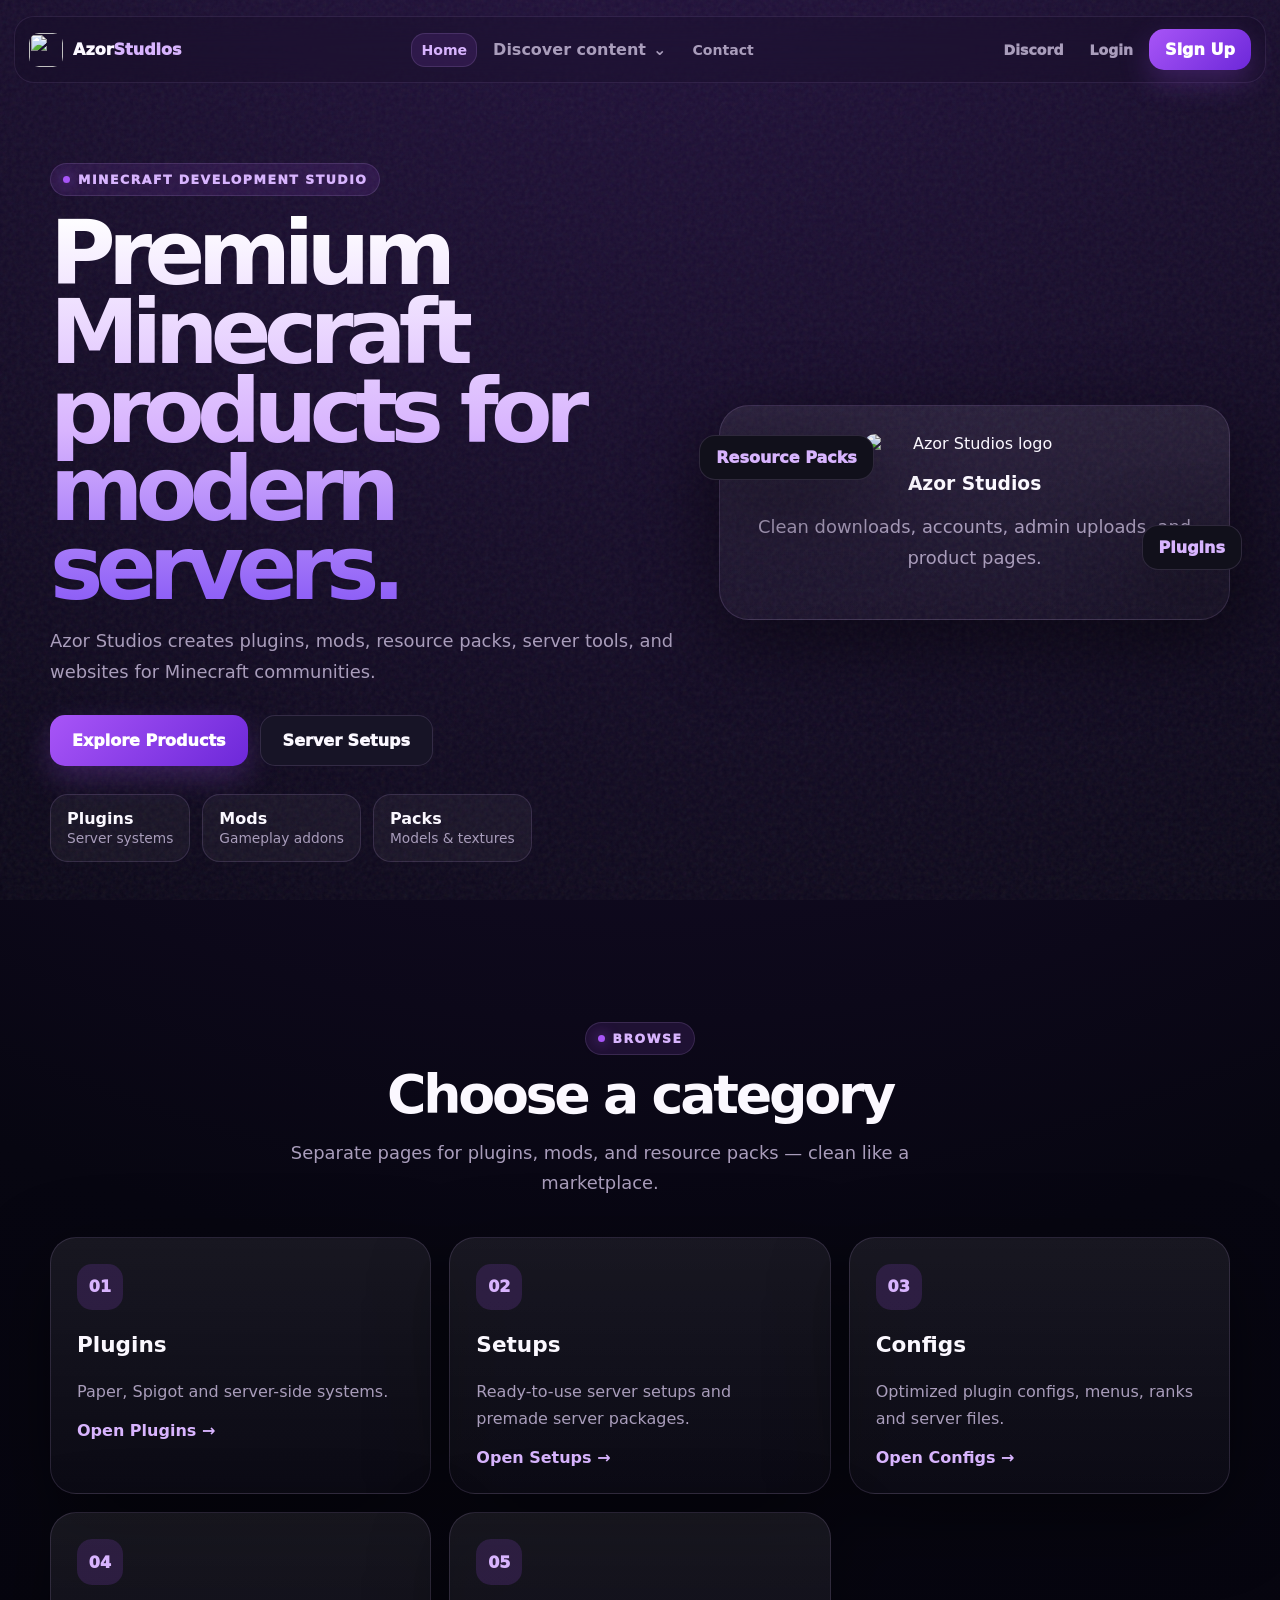
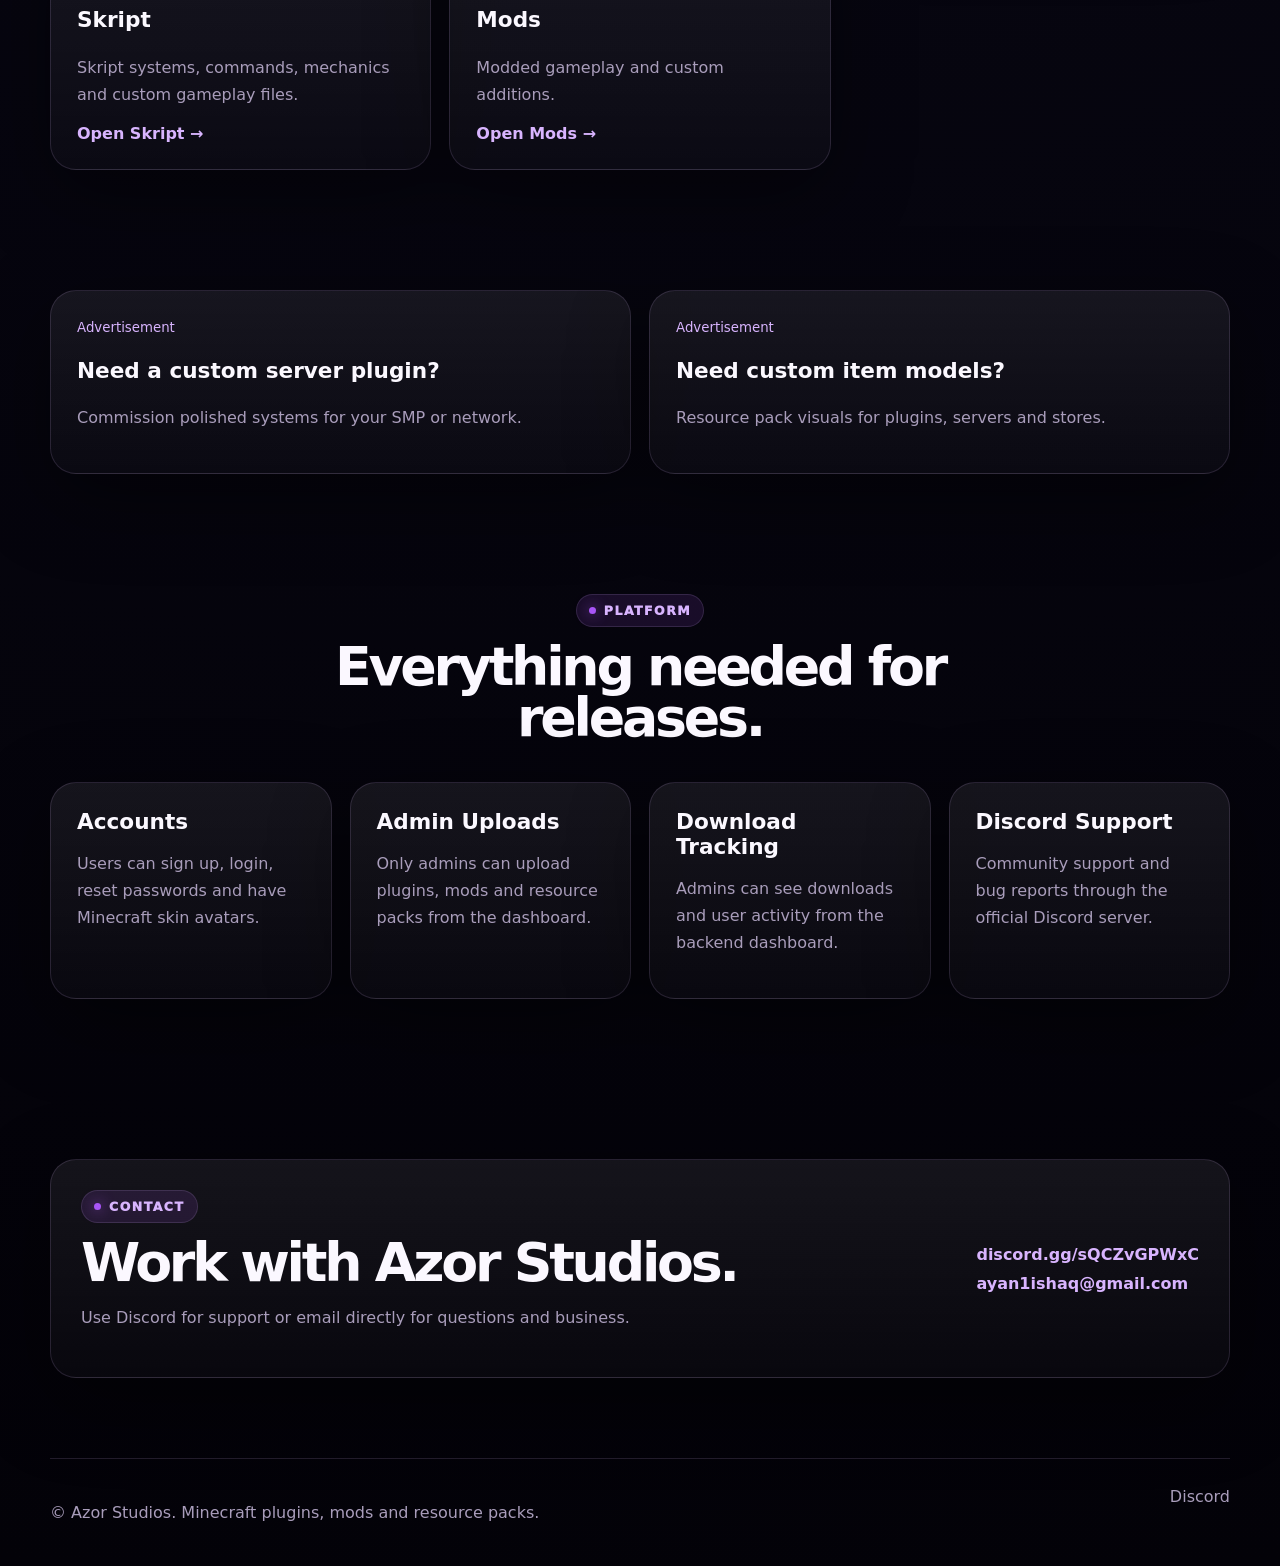
==== index.html @ 063a1f6b "Add files via upload" ====
<!DOCTYPE html>
<html lang="en">
<head>
  <meta charset="UTF-8" />
  <meta name="viewport" content="width=device-width, initial-scale=1.0" />
  <title>Azor Studios — Minecraft Plugins, Mods & Resource Packs</title>
  <meta name="description" content="Azor Studios creates Minecraft plugins, mods, resource packs, websites, and server tools." />
  <meta name="theme-color" content="#080611" />
  <link rel="icon" href="assets/pack.png" />
  <link rel="stylesheet" href="styles.css" />
</head>
<body>
  <div class="bg-noise"></div>
  <header class="topbar">
    <a class="brand" href="index.html"><img src="assets/pack.png" alt=""><span>Azor<span>Studios</span></span></a>
    <nav class="desktop-nav">
      <a href="index.html" class="active">Home</a>
      <div class="discover-menu">
        <button class="discover-trigger" type="button">Discover content <span>⌄</span></button>
        <div class="discover-dropdown">
          <a href="products.html?category=plugins"><span>▣</span> Plugins</a>
          <a href="products.html?category=setups"><span>⌘</span> Setups</a>
          <a href="products.html?category=configs"><span>{ }</span> Configs</a>
          <a href="products.html?category=skript"><span>✦</span> Skript</a>
          <a href="products.html?category=mods"><span>⬢</span> Mods</a>
        </div>
      </div>
      <a href="#contact">Contact</a>
    </nav>
    <div class="top-actions">
      <a class="ghost-btn" href="https://discord.gg/sQCZvGPWxC" target="_blank">Discord</a>
      <a class="ghost-btn hidden" id="adminLink" href="admin.html">Admin</a>
      <span class="profile-chip hidden" id="accountBadge"></span>
      <div class="account-menu hidden" id="accountMenu">
        <button type="button" id="accountPasswordButton">Change password</button>
        <button type="button" id="accountLogoutButton">Logout</button>
      </div>
      <button class="ghost-btn" id="loginButton" data-modal="loginModal">Login</button>
      <button class="primary-btn" id="signupButton" data-modal="signupModal">Sign Up</button>
    </div>
    <button class="mobile-toggle" id="mobileToggle">☰</button>
  </header>

  <nav class="mobile-nav" id="mobileNav">
    <a href="index.html">Home</a>
    <a href="products.html?category=plugins">Plugins</a>
    <a href="products.html?category=setups">Setups</a>
    <a href="products.html?category=configs">Configs</a>
    <a href="products.html?category=skript">Skript</a>
    <a href="products.html?category=mods">Mods</a>
    <a href="https://discord.gg/sQCZvGPWxC" target="_blank">Discord</a>
  </nav>

  <main>
    <section class="hero shell">
      <div class="hero-copy reveal">
        <span class="eyebrow">Minecraft Development Studio</span>
        <h1>Premium Minecraft products for modern servers.</h1>
        <p>Azor Studios creates plugins, mods, resource packs, server tools, and websites for Minecraft communities.</p>
        <div class="hero-actions">
          <a class="primary-btn big" href="products.html?category=plugins">Explore Products</a>
          <a class="secondary-btn big" href="products.html?category=setups">Server Setups</a>
        </div>
        <div class="metrics">
          <div><b>Plugins</b><span>Server systems</span></div>
          <div><b>Mods</b><span>Gameplay addons</span></div>
          <div><b>Packs</b><span>Models & textures</span></div>
        </div>
      </div>
      <div class="hero-preview reveal delay-1">
        <div class="preview-card main-preview">
          <img src="assets/pack.png" alt="Azor Studios logo">
          <h3>Azor Studios</h3>
          <p>Clean downloads, accounts, admin uploads, and product pages.</p>
        </div>
        <div class="floating-card one">Resource Packs</div>
        <div class="floating-card two">Plugins</div>
      </div>
    </section>

    <section class="shell category-section">
      <div class="section-title reveal">
        <span class="eyebrow">Browse</span>
        <h2>Choose a category</h2>
        <p>Separate pages for plugins, mods, and resource packs — clean like a marketplace.</p>
      </div>
      <div class="category-grid">
        <a class="category-card reveal" href="products.html?category=plugins"><span>01</span><h3>Plugins</h3><p>Paper, Spigot and server-side systems.</p><b>Open Plugins →</b></a>
        <a class="category-card reveal" href="products.html?category=setups"><span>02</span><h3>Setups</h3><p>Ready-to-use server setups and premade server packages.</p><b>Open Setups →</b></a>
        <a class="category-card reveal" href="products.html?category=configs"><span>03</span><h3>Configs</h3><p>Optimized plugin configs, menus, ranks and server files.</p><b>Open Configs →</b></a>
        <a class="category-card reveal" href="products.html?category=skript"><span>04</span><h3>Skript</h3><p>Skript systems, commands, mechanics and custom gameplay files.</p><b>Open Skript →</b></a>
        <a class="category-card reveal" href="products.html?category=mods"><span>05</span><h3>Mods</h3><p>Modded gameplay and custom additions.</p><b>Open Mods →</b></a>
      </div>
    </section>

    <section class="shell ads-grid">
      <a class="ad-card reveal" href="products.html?category=plugins"><small>Advertisement</small><h3>Need a custom server plugin?</h3><p>Commission polished systems for your SMP or network.</p></a>
      <a class="ad-card reveal" href="products.html?category=resourcepacks"><small>Advertisement</small><h3>Need custom item models?</h3><p>Resource pack visuals for plugins, servers and stores.</p></a>
    </section>

    <section class="shell features">
      <div class="section-title reveal"><span class="eyebrow">Platform</span><h2>Everything needed for releases.</h2></div>
      <div class="feature-grid">
        <div class="feature-card reveal"><b>Accounts</b><p>Users can sign up, login, reset passwords and have Minecraft skin avatars.</p></div>
        <div class="feature-card reveal"><b>Admin Uploads</b><p>Only admins can upload plugins, mods and resource packs from the dashboard.</p></div>
        <div class="feature-card reveal"><b>Download Tracking</b><p>Admins can see downloads and user activity from the backend dashboard.</p></div>
        <div class="feature-card reveal"><b>Discord Support</b><p>Community support and bug reports through the official Discord server.</p></div>
      </div>
    </section>

    <section class="shell contact" id="contact">
      <div class="contact-card reveal">
        <div><span class="eyebrow">Contact</span><h2>Work with Azor Studios.</h2><p>Use Discord for support or email directly for questions and business.</p></div>
        <div class="contact-links"><a href="https://discord.gg/sQCZvGPWxC" target="_blank">discord.gg/sQCZvGPWxC</a><a href="mailto:ayan1ishaq@gmail.com">ayan1ishaq@gmail.com</a></div>
      </div>
    </section>
  </main>

  <footer class="footer shell"><p>© Azor Studios. Minecraft plugins, mods and resource packs.</p><a href="https://discord.gg/sQCZvGPWxC" target="_blank">Discord</a></footer>

  <div class="modal" id="loginModal"><div class="modal-box"><button class="close-modal">×</button><h2>Login</h2><form id="loginForm"><input name="username" placeholder="Username or email" required><input name="password" type="password" placeholder="Password" required><button class="primary-btn" type="submit">Login</button><small class="modal-status"></small><button type="button" class="link-btn" data-modal="forgotPasswordModal">Forgot password?</button></form></div></div>
  <div class="modal" id="signupModal"><div class="modal-box"><button class="close-modal">×</button><h2>Sign Up</h2><form id="signupForm"><input name="username" placeholder="Minecraft username" required><input name="email" type="email" placeholder="Email" required><input name="password" type="password" placeholder="Password" required><button class="primary-btn" type="submit">Create Account</button><small class="modal-status"></small></form></div></div>
  <div class="modal" id="forgotPasswordModal"><div class="modal-box"><button class="close-modal">×</button><h2>Forgot Password</h2><form id="forgotPasswordForm"><input name="login" placeholder="Username or email" required><button class="primary-btn" type="submit">Send Reset Link</button><small class="modal-status"></small></form></div></div>
  <div class="modal" id="changePasswordModal"><div class="modal-box"><button class="close-modal">×</button><h2>Change Password</h2><form id="changePasswordForm"><input name="currentPassword" type="password" placeholder="Current password" required><input name="newPassword" type="password" placeholder="New password" required><button class="primary-btn" type="submit">Change Password</button><small class="modal-status"></small></form></div></div>

  <script src="config.js"></script><script src="script.js"></script>
</body>
</html>
---- styles.css ----
/* =========================================================
   Azor Studios Website
   Clean purple/black frontend stylesheet
   ========================================================= */

/* -----------------------------
   1. Theme tokens
----------------------------- */
:root {
  --bg: #070611;
  --bg-deep: #030208;
  --panel: #11101b;
  --panel-2: #171426;
  --panel-3: #211d2f;

  --text: #fbf8ff;
  --muted: #a99dbb;
  --muted-2: #7f728f;

  --purple: #a855f7;
  --purple-2: #7c3aed;
  --purple-3: #6d28d9;
  --soft: #d8b4fe;

  --line: rgba(216, 180, 254, 0.14);
  --line-strong: rgba(216, 180, 254, 0.38);
  --glass: rgba(255, 255, 255, 0.055);
  --glass-strong: rgba(255, 255, 255, 0.085);

  --shadow: 0 24px 80px rgba(0, 0, 0, 0.45);
  --shadow-soft: 0 14px 45px rgba(0, 0, 0, 0.28);

  --radius-sm: 12px;
  --radius-md: 18px;
  --radius-lg: 26px;
  --radius-xl: 32px;

  --container: 1180px;
  --ease: cubic-bezier(0.16, 1, 0.3, 1);
}

/* -----------------------------
   2. Base reset
----------------------------- */
* {
  box-sizing: border-box;
}

html {
  scroll-behavior: smooth;
}

body {
  margin: 0;
  min-height: 100vh;
  color: var(--text);
  font-family: Inter, ui-sans-serif, system-ui, -apple-system, BlinkMacSystemFont, "Segoe UI", sans-serif;
  background:
    radial-gradient(circle at 50% -10%, #261343 0%, var(--bg) 45%, var(--bg-deep) 100%);
  cursor: url("assets/sword-cursor.png") 4 4, auto;
  overflow-x: hidden;
}

body.admin-body {
  background:
    radial-gradient(circle at top left, rgba(168, 85, 247, 0.20), transparent 34%),
    radial-gradient(circle at bottom right, rgba(109, 40, 217, 0.20), transparent 35%),
    linear-gradient(180deg, #090713, #05040a);
}

a {
  color: inherit;
  text-decoration: none;
}

button,
input,
textarea,
select {
  font: inherit;
}

button {
  color: inherit;
}

img {
  display: block;
  max-width: 100%;
}

a,
button,
.primary-btn,
.secondary-btn,
.ghost-btn,
.category-card,
.market-card,
.admin-menu a,
.visibility-pills button,
input[type="file"] {
  cursor: url("assets/sword-pointer.png") 4 4, pointer;
}

input,
textarea {
  cursor: text;
}

::selection {
  background: var(--purple);
  color: white;
}

/* -----------------------------
   3. Shared helpers
----------------------------- */
.bg-noise {
  position: fixed;
  inset: 0;
  z-index: -1;
  opacity: 0.07;
  pointer-events: none;
  background-image: url("data:image/svg+xml,%3Csvg viewBox='0 0 250 250' xmlns='http://www.w3.org/2000/svg'%3E%3Cfilter id='n'%3E%3CfeTurbulence type='fractalNoise' baseFrequency='.8' numOctaves='3'/%3E%3C/filter%3E%3Crect width='100%25' height='100%25' filter='url(%23n)'/%3E%3C/svg%3E");
}

.shell {
  width: min(var(--container), calc(100% - 36px));
  margin-inline: auto;
}

.hidden {
  display: none !important;
}

.eyebrow {
  display: inline-flex;
  align-items: center;
  gap: 8px;
  width: fit-content;
  padding: 8px 12px;
  border: 1px solid var(--line);
  border-radius: 999px;
  background: rgba(168, 85, 247, 0.12);
  color: var(--soft);
  font-size: 0.78rem;
  font-weight: 950;
  letter-spacing: 0.12em;
  text-transform: uppercase;
}

.eyebrow::before {
  content: "";
  width: 7px;
  height: 7px;
  border-radius: 50%;
  background: var(--purple);
  box-shadow: 0 0 14px rgba(168, 85, 247, 0.85);
}

.reveal {
  opacity: 0;
  transform: translateY(22px);
  transition: opacity 0.65s var(--ease), transform 0.65s var(--ease);
}

.reveal.visible {
  opacity: 1;
  transform: none;
}

.delay-1 {
  transition-delay: 0.12s;
}

/* -----------------------------
   4. Buttons
----------------------------- */
.primary-btn,
.secondary-btn,
.ghost-btn {
  display: inline-flex;
  align-items: center;
  justify-content: center;
  border-radius: 15px;
  font-weight: 950;
  transition: transform 0.18s ease, border-color 0.18s ease, background 0.18s ease, color 0.18s ease;
}

.primary-btn {
  border: 0;
  padding: 11px 16px;
  color: white;
  background: linear-gradient(135deg, var(--purple), var(--purple-3));
  box-shadow: 0 12px 30px rgba(168, 85, 247, 0.25);
}

.secondary-btn {
  padding: 11px 16px;
  border: 1px solid var(--line);
  background: var(--panel-2);
  color: var(--text);
}

.ghost-btn {
  padding: 10px 13px;
  border: 1px solid transparent;
  background: transparent;
  color: var(--muted);
}

.primary-btn:hover,
.secondary-btn:hover,
.ghost-btn:hover {
  transform: translateY(-2px);
}

.ghost-btn:hover,
.secondary-btn:hover {
  border-color: var(--line);
  background: rgba(168, 85, 247, 0.12);
  color: var(--soft);
}

.big {
  padding: 15px 22px;
}

.link-btn {
  padding: 0;
  border: 0;
  background: transparent;
  color: var(--soft);
  font-weight: 900;
  text-align: left;
}

/* -----------------------------
   5. Header / navigation
----------------------------- */
.topbar {
  position: sticky;
  top: 16px;
  z-index: 50;
  display: flex;
  align-items: center;
  justify-content: space-between;
  gap: 16px;
  width: min(var(--container), calc(100% - 36px));
  margin: 16px auto 0;
  padding: 12px 14px;
  border: 1px solid var(--line);
  border-radius: 20px;
  background: rgba(12, 10, 22, 0.78);
  backdrop-filter: blur(18px);
  box-shadow: var(--shadow-soft);
}

.brand {
  display: flex;
  align-items: center;
  gap: 10px;
  font-size: 1.1rem;
  font-weight: 950;
  white-space: nowrap;
}

.brand img {
  width: 38px;
  height: 38px;
  border-radius: 10px;
}

.brand span span {
  color: var(--soft);
}

.desktop-nav {
  display: flex;
  align-items: center;
  gap: 8px;
}

.desktop-nav a {
  padding: 10px 13px;
  border: 1px solid transparent;
  border-radius: 14px;
  color: var(--muted);
  font-weight: 800;
}

.desktop-nav a:hover,
.desktop-nav a.active {
  border-color: var(--line);
  background: rgba(168, 85, 247, 0.12);
  color: var(--soft);
}

.top-actions {
  display: flex;
  align-items: center;
  gap: 8px;
}

.profile-chip {
  display: flex;
  align-items: center;
  gap: 8px;
  padding: 7px 10px;
  border: 1px solid var(--line);
  border-radius: 999px;
  color: var(--soft);
  font-weight: 900;
}

.profile-chip img {
  width: 26px;
  height: 26px;
  border-radius: 7px;
}

.mobile-toggle {
  display: none;
  padding: 9px 12px;
  border: 1px solid var(--line);
  border-radius: 12px;
  background: var(--panel-2);
  color: white;
}

.mobile-nav {
  display: none;
}

/* -----------------------------
   6. Home hero
----------------------------- */
.hero {
  display: grid;
  grid-template-columns: 1.1fr 0.9fr;
  align-items: center;
  gap: 45px;
  min-height: calc(100vh - 80px);
  padding-block: 80px;
}

.hero h1,
h1 {
  margin: 18px 0;
  font-size: clamp(3.2rem, 7vw, 6.8rem);
  line-height: 0.88;
  letter-spacing: -0.085em;
  background: linear-gradient(180deg, #ffffff, var(--soft) 55%, #8b5cf6);
  -webkit-background-clip: text;
  background-clip: text;
  color: transparent;
}

.hero p,
.section-title p {
  max-width: 680px;
  color: var(--muted);
  font-size: 1.12rem;
  line-height: 1.7;
}

.hero-actions {
  display: flex;
  flex-wrap: wrap;
  gap: 12px;
  margin: 28px 0;
}

.metrics {
  display: flex;
  flex-wrap: wrap;
  gap: 12px;
}

.metrics div {
  padding: 14px 16px;
  border: 1px solid var(--line);
  border-radius: var(--radius-md);
  background: rgba(255, 255, 255, 0.045);
}

.metrics b {
  display: block;
}

.metrics span {
  color: var(--muted);
  font-size: 0.86rem;
}

.hero-preview {
  position: relative;
}

.preview-card {
  padding: 28px;
  border: 1px solid var(--line);
  border-radius: 30px;
  background: linear-gradient(180deg, rgba(255, 255, 255, 0.08), rgba(255, 255, 255, 0.03));
  box-shadow: var(--shadow);
}

.main-preview {
  text-align: center;
}

.main-preview img {
  width: 220px;
  margin: 0 auto 20px;
  border-radius: var(--radius-lg);
}

.main-preview p {
  color: var(--muted);
}

.floating-card {
  position: absolute;
  padding: 12px 16px;
  border: 1px solid var(--line);
  border-radius: 16px;
  background: var(--panel);
  color: var(--soft);
  font-weight: 950;
  box-shadow: var(--shadow);
}

.floating-card.one {
  top: 30px;
  left: -20px;
}

.floating-card.two {
  right: -12px;
  bottom: 50px;
}

/* -----------------------------
   7. Sections / cards
----------------------------- */
.category-section,
.features,
.contact {
  padding-block: 80px;
}

.section-title {
  max-width: 760px;
  margin: 0 auto 38px;
  text-align: center;
}

.section-title h2,
.contact-card h2 {
  margin: 14px 0;
  font-size: clamp(2.1rem, 4.2vw, 4.4rem);
  line-height: 0.95;
  letter-spacing: -0.06em;
}

.category-grid,
.feature-grid,
.ads-grid {
  display: grid;
  gap: 18px;
}

.category-grid {
  grid-template-columns: repeat(3, 1fr);
}

.feature-grid {
  grid-template-columns: repeat(4, 1fr);
}

.ads-grid {
  grid-template-columns: repeat(2, 1fr);
  padding-block: 40px;
}

.category-card,
.feature-card,
.ad-card,
.contact-card,
.market-card,
.admin-panel,
.admin-upload-card {
  border: 1px solid var(--line);
  border-radius: var(--radius-lg);
  background: linear-gradient(180deg, rgba(255, 255, 255, 0.07), rgba(255, 255, 255, 0.025));
  box-shadow: var(--shadow);
}

.category-card,
.feature-card,
.ad-card {
  position: relative;
  display: block;
  padding: 26px;
  overflow: hidden;
  transition: transform 0.2s ease, border-color 0.2s ease;
}

.category-card:hover,
.ad-card:hover,
.market-card:hover {
  transform: translateY(-6px);
  border-color: var(--line-strong);
}

.category-card span {
  display: grid;
  place-items: center;
  width: 46px;
  height: 46px;
  border-radius: 15px;
  background: rgba(168, 85, 247, 0.16);
  color: var(--soft);
  font-weight: 950;
}

.category-card h3,
.feature-card b,
.ad-card h3 {
  font-size: 1.35rem;
}

.category-card p,
.feature-card p,
.ad-card p,
.contact-card p,
.market-card p,
.market-card small {
  color: var(--muted);
  line-height: 1.7;
}

.category-card b,
.ad-card small,
.contact-links a {
  color: var(--soft);
}

.contact-card {
  display: flex;
  align-items: center;
  justify-content: space-between;
  gap: 22px;
  padding: 30px;
}

.contact-links {
  display: grid;
  gap: 10px;
  font-weight: 900;
}

.footer {
  display: flex;
  justify-content: space-between;
  gap: 18px;
  padding-block: 28px;
  border-top: 1px solid var(--line);
  color: var(--muted);
}

/* -----------------------------
   8. Product pages
----------------------------- */
.products-page {
  padding-block: 40px 80px;
}

.market-tabs {
  display: flex;
  flex-wrap: wrap;
  gap: 6px;
  padding: 16px 0 0;
  border-bottom: 1px solid var(--line);
}

.market-tabs a {
  padding: 12px 18px;
  border-radius: 12px 12px 0 0;
  color: var(--muted);
  font-weight: 900;
  transition: background 0.15s ease, color 0.15s ease;
}

.market-tabs a.active {
  color: var(--text);
  background: rgba(168, 85, 247, 0.16);
}

.market-tabs a:hover {
  color: var(--text);
}

/* Legacy pill toolbar kept for the in-page category switch above the grid */
.product-toolbar {
  display: flex;
  flex-wrap: wrap;
  justify-content: center;
  gap: 10px;
  margin: 0 0 28px;
}

.product-toolbar a {
  padding: 12px 18px;
  border: 1px solid var(--line);
  border-radius: 999px;
  color: var(--muted);
  font-weight: 950;
}

.product-toolbar a.active,
.product-toolbar a:hover {
  border-color: transparent;
  background: linear-gradient(135deg, var(--purple), var(--purple-3));
  color: white;
}

.market-toolbar {
  display: flex;
  gap: 14px;
  margin-bottom: 16px;
  flex-wrap: wrap;
}

.market-search {
  flex: 1;
  min-width: 220px;
  display: flex;
  align-items: center;
  gap: 10px;
  padding: 0 16px;
  border: 1px solid var(--line);
  border-radius: 14px;
  background: rgba(255, 255, 255, 0.05);
}

.market-search-icon {
  color: var(--muted-2);
  font-size: 1.1rem;
}

.market-search input {
  flex: 1;
  padding: 14px 0;
  border: 0;
  background: transparent;
  color: var(--text);
}

.market-search input:focus {
  outline: none;
}

.market-sort {
  display: flex;
  align-items: center;
  gap: 10px;
  padding: 0 14px;
  border: 1px solid var(--line);
  border-radius: 14px;
  background: rgba(255, 255, 255, 0.05);
  color: var(--muted);
  font-weight: 850;
  white-space: nowrap;
}

.market-sort select {
  padding: 14px 4px;
  border: 0;
  background: transparent;
  color: var(--text);
  font-weight: 850;
}

.market-sort select:focus {
  outline: none;
}

.market-result-bar {
  display: flex;
  align-items: center;
  justify-content: space-between;
  gap: 14px;
  margin-bottom: 16px;
  flex-wrap: wrap;
}

.market-count {
  color: var(--muted);
  font-weight: 800;
}

.market-pagination {
  display: flex;
  align-items: center;
  gap: 6px;
}

.market-pagination-bottom {
  justify-content: center;
  margin-top: 22px;
}

.page-btn {
  min-width: 38px;
  height: 38px;
  padding: 0 10px;
  border: 1px solid var(--line);
  border-radius: 10px;
  background: rgba(255, 255, 255, 0.04);
  color: var(--muted);
  font-weight: 850;
}

.page-btn:hover:not(:disabled) {
  border-color: var(--line-strong);
  color: var(--text);
}

.page-btn.active {
  border-color: transparent;
  background: linear-gradient(135deg, var(--purple), var(--purple-3));
  color: white;
}

.page-btn:disabled {
  opacity: 0.35;
  cursor: not-allowed;
}

.page-ellipsis {
  color: var(--muted-2);
  padding: 0 4px;
}

.product-list {
  display: grid;
  gap: 14px;
}

.market-card {
  padding: 22px;
  transition: transform 0.2s ease, border-color 0.2s ease;
}

.market-card img {
  width: 76px;
  border-radius: 18px;
}

.market-card-empty {
  text-align: center;
  padding: 50px 24px;
}

.market-type {
  display: block;
  margin: 14px 0 8px;
  color: var(--soft);
  font-size: 0.75rem;
  font-weight: 950;
  text-transform: uppercase;
}

.market-row {
  display: grid;
  grid-template-columns: 76px 1fr auto;
  gap: 18px;
  align-items: center;
  padding: 18px;
}

.market-row-body {
  display: grid;
  gap: 8px;
  min-width: 0;
}

.market-row-head {
  display: flex;
  align-items: baseline;
  gap: 10px;
  flex-wrap: wrap;
}

.market-row-head h3 {
  font-size: 1.15rem;
}

.market-row-author {
  color: var(--muted-2);
  font-weight: 700;
  font-size: 0.9rem;
}

.market-row-desc {
  color: var(--muted);
  line-height: 1.6;
  font-size: 0.95rem;
}

.market-row-tags {
  display: flex;
  flex-wrap: wrap;
  gap: 8px;
}

.tag-chip {
  padding: 5px 10px;
  border-radius: 999px;
  background: rgba(168, 85, 247, 0.14);
  color: var(--soft);
  font-size: 0.78rem;
  font-weight: 850;
}

.tag-chip-more {
  background: rgba(255, 255, 255, 0.06);
  color: var(--muted);
}

.market-row-stats {
  display: grid;
  gap: 6px;
  text-align: right;
  color: var(--muted);
  font-size: 0.88rem;
  white-space: nowrap;
}

.market-row-stats b {
  color: var(--text);
}

.market-row-updated {
  color: var(--muted-2);
}

/* -----------------------------
   9. Modals / auth forms
----------------------------- */
.modal {
  position: fixed;
  inset: 0;
  z-index: 100;
  display: none;
  align-items: center;
  justify-content: center;
  padding: 20px;
  background: rgba(0, 0, 0, 0.7);
}

.modal.open {
  display: flex;
}

.modal-box,
.modal-card {
  position: relative;
  width: min(430px, 100%);
  padding: 24px;
  border: 1px solid var(--line);
  border-radius: 24px;
  background: var(--panel);
  box-shadow: var(--shadow);
}

.modal-box h2,
.modal-card h2 {
  margin: 0 0 14px;
}

.close-modal,
.modal-close {
  position: absolute;
  top: 14px;
  right: 14px;
  width: 34px;
  height: 34px;
  border: 0;
  border-radius: 50%;
  background: var(--panel-3);
  color: white;
}

.modal form,
.modal-card form {
  display: grid;
  gap: 12px;
}

.modal input,
.modal textarea,
.modal-card input,
.modal-card textarea {
  width: 100%;
  padding: 14px;
  border: 1px solid var(--line);
  border-radius: 14px;
  background: #0b0a13;
  color: var(--text);
}

.modal-status {
  min-height: 1.2em;
  color: var(--soft);
}

.auth-page {
  display: grid;
  place-items: center;
  min-height: 100vh;
}

.auth-card h1 {
  margin: 18px 0;
  font-size: 2.2rem;
  letter-spacing: -0.04em;
  background: none;
  color: var(--text);
}

/* -----------------------------
   10. Admin dashboard
----------------------------- */
.admin-sidebar {
  position: fixed;
  top: 18px;
  bottom: 18px;
  left: 18px;
  z-index: 20;
  display: flex;
  flex-direction: column;
  width: 250px;
  padding: 18px;
  border: 1px solid var(--line);
  border-radius: 28px;
  background: rgba(13, 11, 24, 0.82);
  backdrop-filter: blur(18px);
}

.admin-brand {
  margin-bottom: 24px;
}

.admin-menu {
  display: grid;
  gap: 8px;
}

.admin-menu a {
  padding: 12px 14px;
  border-radius: 14px;
  color: var(--muted);
  font-weight: 800;
}

.admin-menu a.active,
.admin-menu a:hover {
  background: rgba(168, 85, 247, 0.16);
  color: var(--soft);
}

.admin-logout {
  margin-top: auto;
}

.admin-main {
  max-width: 1300px;
  margin-left: 290px;
  padding: 34px 32px 80px;
}

.admin-hero {
  padding: 28px 0;
}

.admin-hero h1 {
  font-size: clamp(2.4rem, 5vw, 4.5rem);
}

.admin-upload-card,
.admin-panel {
  padding: 24px;
  margin-bottom: 20px;
}

.upload-header {
  display: flex;
  align-items: center;
  justify-content: space-between;
  gap: 20px;
  padding-bottom: 18px;
  margin-bottom: 20px;
  border-bottom: 1px solid var(--line);
}

.upload-header h2,
.admin-panel h2 {
  margin: 0 0 6px;
  font-size: 1.7rem;
}

.upload-badge {
  padding: 9px 12px;
  border: 1px solid rgba(216, 180, 254, 0.28);
  border-radius: 999px;
  background: rgba(168, 85, 247, 0.12);
  color: var(--soft);
  font-weight: 900;
}

.project-form {
  display: grid;
  gap: 18px;
}

.field-row {
  display: grid;
  grid-template-columns: repeat(auto-fit, minmax(180px, 1fr));
  gap: 16px;
}

.field-group {
  display: grid;
  gap: 8px;
}

.field-group label {
  font-weight: 900;
}

.field-group input,
.field-group select,
.field-group textarea,
.upload-form input,
.upload-form select,
.upload-form textarea {
  width: 100%;
  padding: 15px 16px;
  border: 1px solid rgba(216, 180, 254, 0.16);
  border-radius: 16px;
  background: #11101a;
  color: var(--text);
}

.field-group input:focus,
.field-group select:focus,
.field-group textarea:focus {
  outline: 2px solid var(--purple);
  border-color: transparent;
}

.field-group small {
  color: var(--muted);
}

.visibility-pills {
  display: flex;
  flex-wrap: wrap;
  gap: 10px;
}

.visibility-pills button {
  padding: 12px 18px;
  border: 0;
  border-radius: 14px;
  background: #272432;
  color: var(--muted);
  font-weight: 900;
}

.visibility-pills button.selected {
  outline: 1px solid var(--purple);
  background: rgba(168, 85, 247, 0.2);
  color: var(--soft);
}

.file-drop {
  padding: 18px;
  border: 1px dashed rgba(216, 180, 254, 0.28);
  border-radius: 20px;
  background: rgba(255, 255, 255, 0.025);
}

.checkbox-list {
  display: grid;
  gap: 8px;
  padding: 14px 16px;
  border: 1px solid rgba(216, 180, 254, 0.16);
  border-radius: 16px;
  background: #11101a;
}

.checkbox-list label {
  display: flex;
  align-items: center;
  gap: 10px;
  font-weight: 700;
  color: var(--muted);
  cursor: pointer;
}

.checkbox-list label:hover {
  color: var(--text);
}

.checkbox-list input[type="checkbox"] {
  width: 16px;
  height: 16px;
  accent-color: var(--purple);
}

.upload-actions {
  display: flex;
  justify-content: flex-end;
  gap: 12px;
}

.upload-status {
  min-height: 1.2em;
}

.admin-stats {
  display: grid;
  grid-template-columns: repeat(3, 1fr);
  gap: 16px;
  margin: 18px 0;
}

.admin-stats div {
  padding: 22px;
  border: 1px solid var(--line);
  border-radius: 22px;
  background: var(--glass);
}

.admin-stats strong {
  display: block;
  color: var(--soft);
  font-size: 2rem;
}

.admin-stats span {
  color: var(--muted);
  font-weight: 800;
}

.table-wrap {
  overflow-x: auto;
}

table {
  width: 100%;
  border-collapse: collapse;
  font-size: 0.92rem;
}

th,
td {
  padding: 12px 10px;
  border-bottom: 1px solid var(--line);
  color: var(--muted);
  text-align: left;
  white-space: nowrap;
}

th {
  color: var(--soft);
  font-weight: 950;
}

.avatar-small {
  width: 34px;
  height: 34px;
  border-radius: 8px;
}

.empty-table {
  padding: 14px;
  color: var(--muted);
}

/* -----------------------------
   11. Responsive
----------------------------- */
@media (max-width: 1050px) {
  .desktop-nav,
  .top-actions {
    display: none;
  }

  .mobile-toggle {
    display: block;
  }

  .mobile-nav.open {
    position: fixed;
    top: 82px;
    left: 18px;
    right: 18px;
    z-index: 60;
    display: grid;
    padding: 14px;
    border: 1px solid var(--line);
    border-radius: 18px;
    background: var(--panel);
  }

  .mobile-nav a {
    padding: 12px;
    color: var(--muted);
  }

  .hero,
  .contact-card {
    grid-template-columns: 1fr;
    display: grid;
  }

  .floating-card {
    display: none;
  }

  .feature-grid {
    grid-template-columns: repeat(2, 1fr);
  }

  .admin-sidebar {
    position: static;
    width: auto;
    margin: 16px;
  }

  .admin-main {
    margin-left: 0;
    padding: 16px;
  }
}

@media (max-width: 760px) {
  .category-grid,
  .feature-grid,
  .ads-grid,
  .product-list,
  .field-row,
  .admin-stats {
    grid-template-columns: 1fr;
  }

  .hero h1,
  h1 {
    font-size: 3.35rem;
  }

  .topbar {
    width: calc(100% - 20px);
  }

  .shell {
    width: calc(100% - 24px);
  }

  .footer,
  .upload-header,
  .contact-card {
    flex-direction: column;
    align-items: flex-start;
  }
}


/* Navigation compact account fix */
.topbar {
  width: min(1320px, calc(100% - 28px));
}

.desktop-nav {
  gap: 4px;
  flex-shrink: 1;
}

.desktop-nav a,
.ghost-btn {
  padding: 8px 10px;
  font-size: 0.92rem;
}

.top-actions {
  gap: 6px;
  flex-shrink: 0;
}

.profile-chip {
  max-width: 175px;
  min-width: 0;
  padding: 6px 9px;
  overflow: hidden;
}

.profile-chip span {
  overflow: hidden;
  text-overflow: ellipsis;
  white-space: nowrap;
}

.profile-chip img {
  flex: 0 0 auto;
}

/* Smaller custom Minecraft sword cursor */
html,
body {
  cursor: url("assets/sword-cursor.png") 2 2, auto;
}

a,
button,
.primary-btn,
.secondary-btn,
.ghost-btn,
.category-card,
.market-card,
.admin-menu a,
.visibility-pills button,
input[type="file"] {
  cursor: url("assets/sword-pointer.png") 2 2, pointer;
}

@media (max-width: 1180px) {
  .desktop-nav a,
  .ghost-btn {
    padding: 7px 8px;
    font-size: 0.86rem;
  }

  .profile-chip {
    max-width: 145px;
  }
}

/* Account dropdown nav fix */
.topbar {
  width: min(1400px, calc(100% - 28px));
}

.brand {
  font-size: 1rem;
}

.brand img {
  width: 34px;
  height: 34px;
}

.desktop-nav {
  gap: 2px;
}

.desktop-nav a,
.ghost-btn {
  padding: 8px 9px;
  font-size: 0.88rem;
}

.top-actions {
  position: relative;
  gap: 6px;
}

.profile-chip {
  max-width: 155px;
  min-width: 0;
  padding: 6px 9px;
  overflow: hidden;
}

.profile-chip span {
  overflow: hidden;
  text-overflow: ellipsis;
  white-space: nowrap;
}

.profile-chip b {
  color: var(--muted);
  font-size: 0.8rem;
}

.account-menu {
  position: absolute;
  top: calc(100% + 10px);
  right: 0;
  z-index: 80;
  min-width: 190px;
  padding: 8px;
  border: 1px solid var(--line);
  border-radius: 16px;
  background: rgba(17, 16, 27, 0.98);
  box-shadow: var(--shadow);
}

.account-menu button {
  display: block;
  width: 100%;
  padding: 10px 12px;
  border: 0;
  border-radius: 12px;
  background: transparent;
  color: var(--text);
  font-weight: 850;
  text-align: left;
}

.account-menu button:hover {
  background: rgba(168, 85, 247, 0.14);
  color: var(--soft);
}

@media (max-width: 1220px) {
  .desktop-nav a,
  .ghost-btn {
    padding: 7px 7px;
    font-size: 0.82rem;
  }

  .profile-chip {
    max-width: 125px;
  }
}

/* Transparent navbar + scroll animation + discover dropdown */
.topbar {
  background: rgba(12, 10, 22, 0.18);
  border-color: rgba(216, 180, 254, 0.10);
  box-shadow: none;
  transition: background 0.28s ease, border-color 0.28s ease, box-shadow 0.28s ease, transform 0.28s ease, padding 0.28s ease;
}

.topbar.nav-scrolled {
  background: rgba(12, 10, 22, 0.84);
  border-color: var(--line);
  box-shadow: var(--shadow-soft);
  padding-top: 9px;
  padding-bottom: 9px;
}

.discover-menu {
  position: relative;
}

.discover-trigger {
  display: inline-flex;
  align-items: center;
  gap: 7px;
  padding: 10px 13px;
  border: 1px solid transparent;
  border-radius: 14px;
  background: transparent;
  color: var(--muted);
  font-weight: 850;
}

.discover-menu:hover .discover-trigger,
.discover-trigger:hover {
  border-color: var(--line);
  background: rgba(168, 85, 247, 0.12);
  color: var(--soft);
}

.discover-dropdown {
  position: absolute;
  top: calc(100% + 12px);
  left: 0;
  z-index: 100;
  width: 230px;
  padding: 10px;
  border: 1px solid var(--line);
  border-radius: 18px;
  background: rgba(17, 16, 27, 0.96);
  box-shadow: var(--shadow);
  opacity: 0;
  visibility: hidden;
  transform: translateY(8px) scale(0.98);
  transition: opacity 0.18s ease, visibility 0.18s ease, transform 0.18s ease;
  backdrop-filter: blur(18px);
}

.discover-menu:hover .discover-dropdown,
.discover-menu.open .discover-dropdown {
  opacity: 1;
  visibility: visible;
  transform: translateY(0) scale(1);
}

.discover-dropdown a {
  display: flex;
  align-items: center;
  gap: 12px;
  padding: 12px;
  border-radius: 13px;
  color: var(--muted);
  font-weight: 850;
}

.discover-dropdown a:hover {
  color: var(--text);
  background: rgba(168, 85, 247, 0.14);
}

.discover-dropdown span {
  display: inline-grid;
  place-items: center;
  min-width: 24px;
  color: var(--soft);
}

/* Admin product edit/delete buttons */
.row-actions {
  display: flex;
  gap: 8px;
}

.row-actions button {
  padding: 7px 10px;
  border: 1px solid var(--line);
  border-radius: 10px;
  background: rgba(168, 85, 247, 0.14);
  color: var(--soft);
  font-weight: 850;
}

.row-actions button.danger {
  border-color: rgba(255, 120, 120, 0.25);
  background: rgba(255, 80, 120, 0.12);
  color: #ff9bba;
}

.row-actions button:hover {
  transform: translateY(-1px);
}

/* Product sidebar and project page extensions */
.products-layout {
  display: grid;
  grid-template-columns: 300px 1fr;
  gap: 28px;
  align-items: start;
}

.filter-sidebar {
  position: sticky;
  top: 100px;
  display: grid;
  gap: 14px;
}

.filter-panel {
  border: 1px solid var(--line);
  border-radius: 18px;
  background: rgba(255, 255, 255, 0.055);
  overflow: hidden;
}

.filter-title {
  display: flex;
  justify-content: space-between;
  align-items: center;
  width: 100%;
  padding: 16px 18px;
  border: 0;
  background: transparent;
  color: var(--text);
  font-weight: 950;
  font-size: 1rem;
}

.filter-content {
  padding: 0 12px 14px;
}

.filter-panel.collapsed .filter-content {
  display: none;
}

.category-search {
  width: 100%;
  margin-bottom: 10px;
  padding: 12px;
  border: 1px solid var(--line);
  border-radius: 12px;
  background: #0b0a13;
  color: var(--text);
}

.option-list {
  display: grid;
  gap: 5px;
}

.scroll-list {
  max-height: 260px;
  overflow-y: auto;
  padding-right: 4px;
}

.scroll-list::-webkit-scrollbar {
  width: 6px;
}

.scroll-list::-webkit-scrollbar-thumb {
  background: var(--line-strong);
  border-radius: 999px;
}

.show-all-row {
  display: flex;
  align-items: center;
  gap: 10px;
  margin-top: 10px;
  padding: 8px 4px 0;
  color: var(--muted);
  font-weight: 800;
  font-size: 0.92rem;
  cursor: pointer;
}

.show-all-row input {
  width: 16px;
  height: 16px;
  accent-color: var(--purple);
}

.empty-filter {
  padding: 10px 4px;
  color: var(--muted-2);
  font-size: 0.9rem;
}

.filter-option {
  display: grid;
  grid-template-columns: 30px 1fr auto;
  align-items: center;
  gap: 8px;
  padding: 10px;
  border-radius: 12px;
  color: var(--muted);
  font-weight: 850;
}

.filter-option:hover,
.filter-option.active {
  background: rgba(168, 85, 247, 0.14);
  color: var(--text);
}

.filter-option span {
  color: var(--soft);
}

.filter-option em {
  color: var(--muted-2);
  font-style: normal;
}

.project-result {
  display: grid;
  grid-template-columns: 72px 1fr;
  gap: 16px;
}

.project-icon,
.project-page-icon {
  width: 72px;
  height: 72px;
  object-fit: cover;
  border-radius: 18px;
  border: 1px solid var(--line);
}

.project-page {
  padding-block: 70px;
}

.project-hero {
  display: grid;
  grid-template-columns: 110px 1fr;
  gap: 24px;
  align-items: center;
  padding: 28px;
  border: 1px solid var(--line);
  border-radius: 28px;
  background: linear-gradient(180deg, rgba(255,255,255,.075), rgba(255,255,255,.025));
  box-shadow: var(--shadow);
}

.project-page-icon {
  width: 110px;
  height: 110px;
}

.project-meta {
  display: flex;
  flex-wrap: wrap;
  gap: 10px;
  margin-top: 14px;
}

.project-meta span {
  padding: 8px 10px;
  border: 1px solid var(--line);
  border-radius: 999px;
  color: var(--muted);
  background: rgba(255,255,255,.04);
}

.project-tabs {
  display: flex;
  gap: 10px;
  margin: 22px 0;
  flex-wrap: wrap;
}

.project-tabs button {
  padding: 12px 18px;
  border: 1px solid var(--line);
  border-radius: 999px;
  background: transparent;
  color: var(--muted);
  font-weight: 950;
}

.project-tabs button.active,
.project-tabs button:hover {
  background: linear-gradient(135deg, var(--purple), var(--purple-3));
  color: white;
  border-color: transparent;
}

.project-tab {
  display: none;
}

.project-tab.active {
  display: block;
}

.version-table {
  border: 1px solid var(--line);
  border-radius: 22px;
  overflow: hidden;
  background: rgba(255,255,255,.04);
}

.version-row {
  display: grid;
  grid-template-columns: 1fr 1fr 1.4fr 1fr .7fr auto;
  gap: 12px;
  align-items: center;
  padding: 14px 16px;
  border-bottom: 1px solid var(--line);
}

.version-row:last-child {
  border-bottom: 0;
}

.version-head {
  color: var(--soft);
  font-weight: 950;
  background: rgba(168, 85, 247, 0.12);
}

@media (max-width: 980px) {
  .products-layout {
    grid-template-columns: 1fr;
  }

  .filter-sidebar {
    position: static;
  }

  .version-row,
  .project-hero,
  .project-result {
    grid-template-columns: 1fr;
  }

  .market-row {
    grid-template-columns: 1fr;
    text-align: left;
  }

  .market-row-stats {
    display: flex;
    text-align: left;
    flex-direction: row;
    gap: 16px;
  }

  .market-tabs {
    overflow-x: auto;
    flex-wrap: nowrap;
  }

  .market-toolbar {
    flex-direction: column;
  }

  .market-sort {
    justify-content: space-between;
  }
}
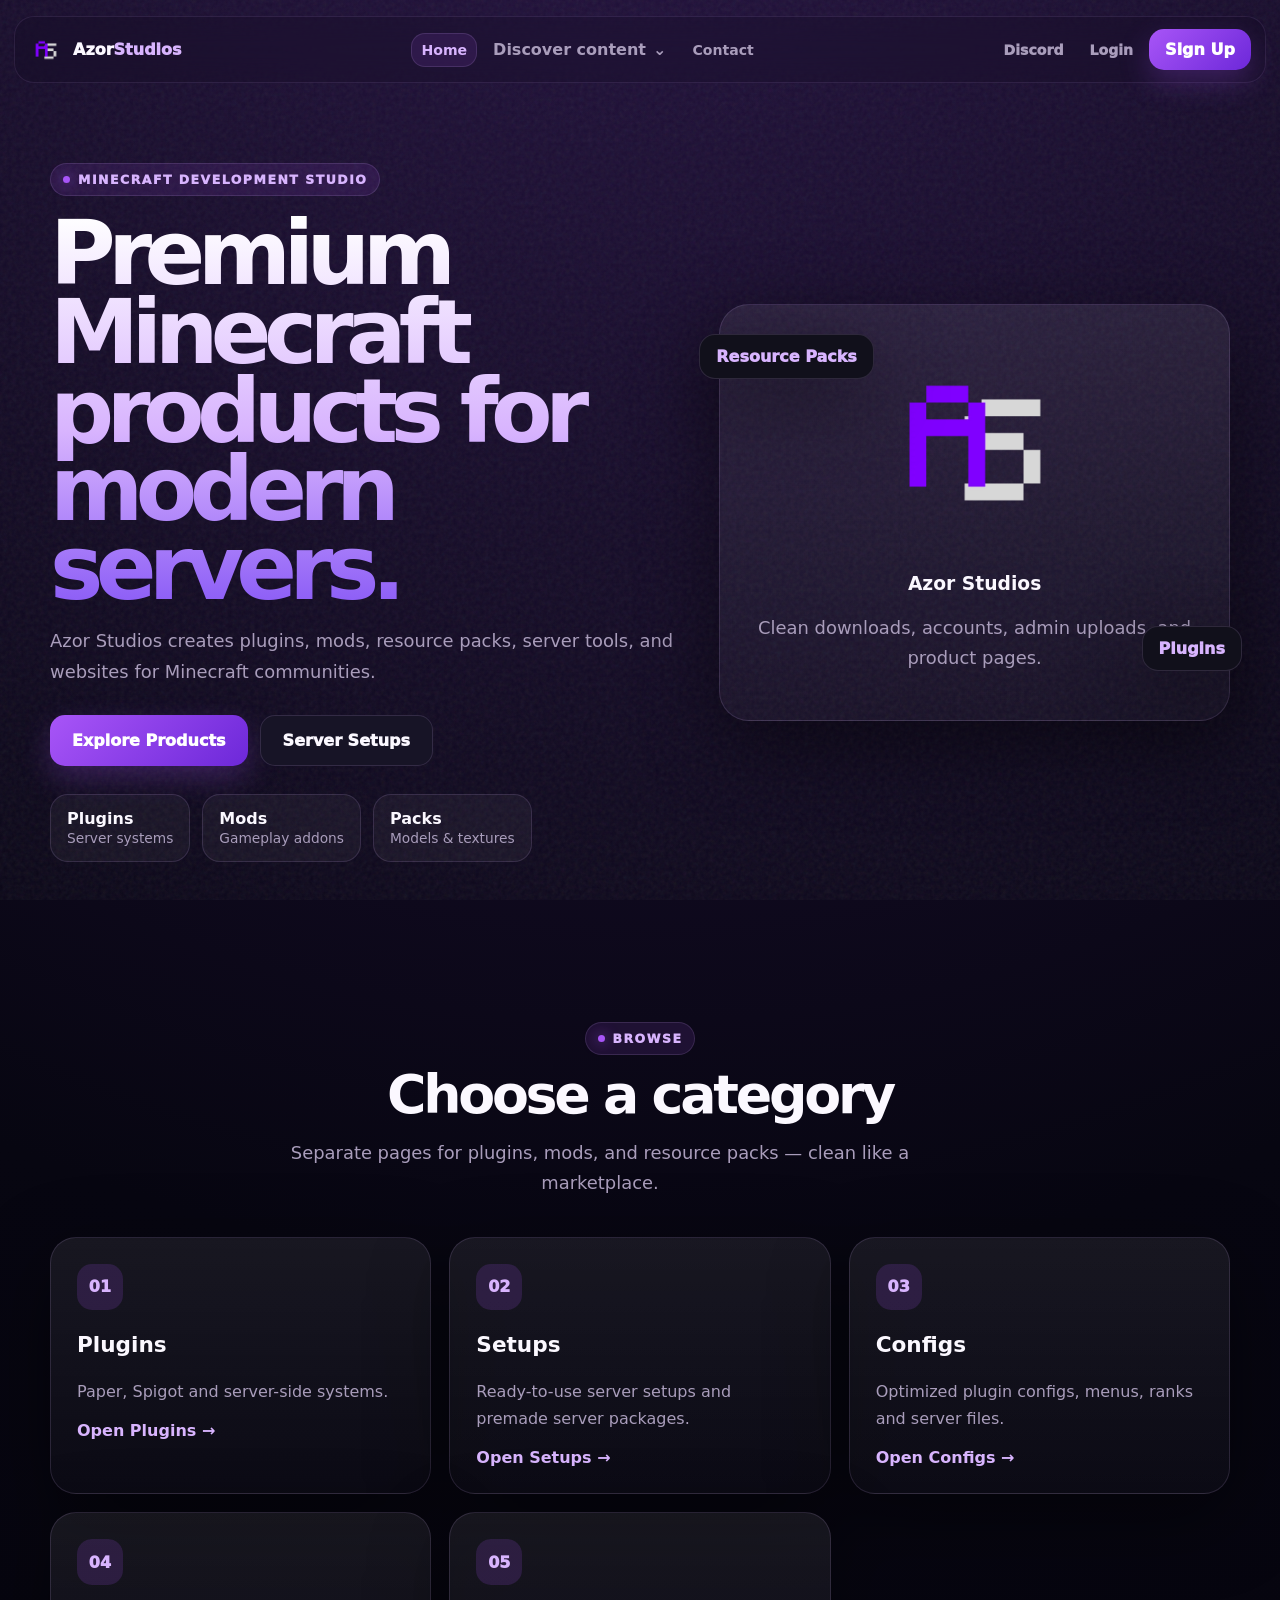
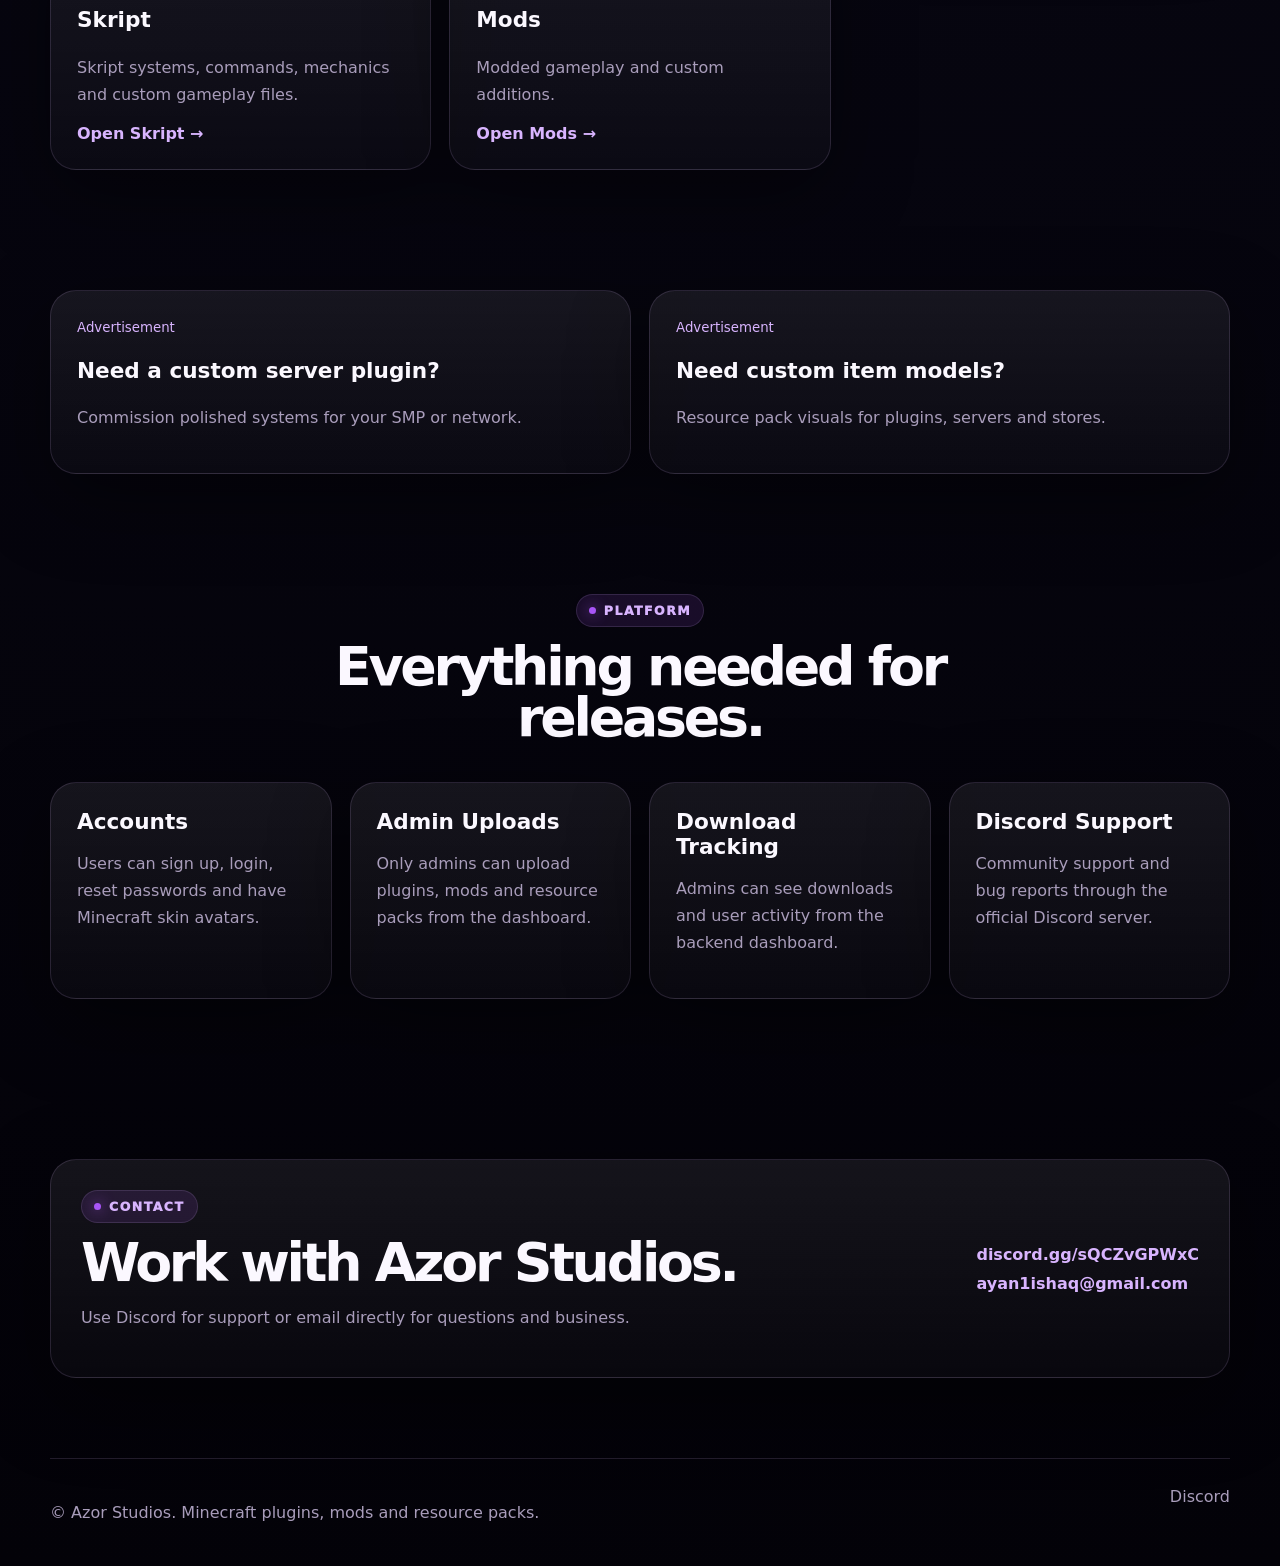
==== commit 922a19fe: "Add files via upload" ====
--- a/index.html
+++ b/index.html
@@ -18,11 +18,11 @@
       <div class="discover-menu">
         <button class="discover-trigger" type="button">Discover content <span>⌄</span></button>
         <div class="discover-dropdown">
-          <a href="products.html?category=plugins"><span>▣</span> Plugins</a>
-          <a href="products.html?category=setups"><span>⌘</span> Setups</a>
-          <a href="products.html?category=configs"><span>{ }</span> Configs</a>
-          <a href="products.html?category=skript"><span>✦</span> Skript</a>
-          <a href="products.html?category=mods"><span>⬢</span> Mods</a>
+          <a href="products.html?category=plugins"><span><svg width="18" height="18" viewBox="0 0 24 24" fill="none" stroke="currentColor" stroke-width="2" stroke-linecap="round" stroke-linejoin="round"><path d="M12 22v-5"/><path d="M9 8V2h6v6"/><path d="M18 8v3a4 4 0 0 1-4 4h-4a4 4 0 0 1-4-4V8z"/></svg></span> Plugins</a>
+          <a href="products.html?category=setups"><span><svg width="18" height="18" viewBox="0 0 24 24" fill="none" stroke="currentColor" stroke-width="2" stroke-linecap="round" stroke-linejoin="round"><rect width="20" height="8" x="2" y="2" rx="2" ry="2"/><rect width="20" height="8" x="2" y="14" rx="2" ry="2"/><line x1="6" x2="6.01" y1="6" y2="6"/><line x1="6" x2="6.01" y1="18" y2="18"/><line x1="18" x2="18.01" y1="6" y2="6"/><line x1="18" x2="18.01" y1="18" y2="18"/></svg></span> Setups</a>
+          <a href="products.html?category=configs"><span><svg width="18" height="18" viewBox="0 0 24 24" fill="none" stroke="currentColor" stroke-width="2" stroke-linecap="round" stroke-linejoin="round"><line x1="4" x2="20" y1="21" y2="21"/><line x1="4" x2="20" y1="14" y2="14"/><line x1="4" x2="20" y1="7" y2="7"/><circle cx="9" cy="7" r="2"/><circle cx="15" cy="14" r="2"/><circle cx="9" cy="21" r="2"/></svg></span> Configs</a>
+          <a href="products.html?category=skript"><span><svg width="18" height="18" viewBox="0 0 24 24" fill="none" stroke="currentColor" stroke-width="2" stroke-linecap="round" stroke-linejoin="round"><path d="m12 3-1.912 5.813a2 2 0 0 1-1.275 1.275L3 12l5.813 1.912a2 2 0 0 1 1.275 1.275L12 21l1.912-5.813a2 2 0 0 1 1.275-1.275L21 12l-5.813-1.912a2 2 0 0 1-1.275-1.275Z"/></svg></span> Skript</a>
+          <a href="products.html?category=mods"><span><svg width="18" height="18" viewBox="0 0 24 24" fill="none" stroke="currentColor" stroke-width="2" stroke-linecap="round" stroke-linejoin="round"><path d="M21 16V8a2 2 0 0 0-1-1.73l-7-4a2 2 0 0 0-2 0l-7 4A2 2 0 0 0 3 8v8a2 2 0 0 0 1 1.73l7 4a2 2 0 0 0 2 0l7-4a2 2 0 0 0 1-1.73z"/><polyline points="3.27 6.96 12 12.01 20.73 6.96"/><line x1="12" x2="12" y1="22.08" y2="12"/></svg></span> Mods</a>
         </div>
       </div>
       <a href="#contact">Contact</a>
--- a/styles.css
+++ b/styles.css
@@ -1524,6 +1524,15 @@
   color: var(--soft);
 }
 
+.discover-dropdown a svg {
+  transition: transform 0.2s var(--ease), color 0.2s var(--ease);
+}
+
+.discover-dropdown a:hover svg {
+  transform: scale(1.1);
+  color: #fff;
+}
+
 /* Admin product edit/delete buttons */
 .row-actions {
   display: flex;
@@ -1549,129 +1558,7 @@
   transform: translateY(-1px);
 }
 
-/* Product sidebar and project page extensions */
-.products-layout {
-  display: grid;
-  grid-template-columns: 300px 1fr;
-  gap: 28px;
-  align-items: start;
-}
-
-.filter-sidebar {
-  position: sticky;
-  top: 100px;
-  display: grid;
-  gap: 14px;
-}
-
-.filter-panel {
-  border: 1px solid var(--line);
-  border-radius: 18px;
-  background: rgba(255, 255, 255, 0.055);
-  overflow: hidden;
-}
-
-.filter-title {
-  display: flex;
-  justify-content: space-between;
-  align-items: center;
-  width: 100%;
-  padding: 16px 18px;
-  border: 0;
-  background: transparent;
-  color: var(--text);
-  font-weight: 950;
-  font-size: 1rem;
-}
-
-.filter-content {
-  padding: 0 12px 14px;
-}
-
-.filter-panel.collapsed .filter-content {
-  display: none;
-}
-
-.category-search {
-  width: 100%;
-  margin-bottom: 10px;
-  padding: 12px;
-  border: 1px solid var(--line);
-  border-radius: 12px;
-  background: #0b0a13;
-  color: var(--text);
-}
-
-.option-list {
-  display: grid;
-  gap: 5px;
-}
-
-.scroll-list {
-  max-height: 260px;
-  overflow-y: auto;
-  padding-right: 4px;
-}
-
-.scroll-list::-webkit-scrollbar {
-  width: 6px;
-}
-
-.scroll-list::-webkit-scrollbar-thumb {
-  background: var(--line-strong);
-  border-radius: 999px;
-}
-
-.show-all-row {
-  display: flex;
-  align-items: center;
-  gap: 10px;
-  margin-top: 10px;
-  padding: 8px 4px 0;
-  color: var(--muted);
-  font-weight: 800;
-  font-size: 0.92rem;
-  cursor: pointer;
-}
-
-.show-all-row input {
-  width: 16px;
-  height: 16px;
-  accent-color: var(--purple);
-}
-
-.empty-filter {
-  padding: 10px 4px;
-  color: var(--muted-2);
-  font-size: 0.9rem;
-}
-
-.filter-option {
-  display: grid;
-  grid-template-columns: 30px 1fr auto;
-  align-items: center;
-  gap: 8px;
-  padding: 10px;
-  border-radius: 12px;
-  color: var(--muted);
-  font-weight: 850;
-}
-
-.filter-option:hover,
-.filter-option.active {
-  background: rgba(168, 85, 247, 0.14);
-  color: var(--text);
-}
-
-.filter-option span {
-  color: var(--soft);
-}
-
-.filter-option em {
-  color: var(--muted-2);
-  font-style: normal;
-}
-
+/* Product sidebar and project page extensions (Cleaned Up) */
 .project-result {
   display: grid;
   grid-template-columns: 72px 1fr;
@@ -1693,10 +1580,10 @@
 
 .project-hero {
   display: grid;
-  grid-template-columns: 110px 1fr;
-  gap: 24px;
-  align-items: center;
-  padding: 28px;
+  grid-template-columns: 110px 1fr auto;
+  gap: 28px;
+  align-items: center;
+  padding: 32px;
   border: 1px solid var(--line);
   border-radius: 28px;
   background: linear-gradient(180deg, rgba(255,255,255,.075), rgba(255,255,255,.025));
@@ -1721,6 +1608,73 @@
   border-radius: 999px;
   color: var(--muted);
   background: rgba(255,255,255,.04);
+}
+
+/* Loader selection in download modal */
+.loader-options-grid {
+  display: grid;
+  grid-template-columns: repeat(auto-fill, minmax(110px, 1fr));
+  gap: 10px;
+  margin-top: 10px;
+}
+
+.loader-pill-option {
+  display: flex;
+  flex-direction: column;
+  align-items: center;
+  justify-content: center;
+  padding: 12px 10px;
+  border: 1px solid var(--line);
+  border-radius: 14px;
+  background: var(--panel-3);
+  color: var(--muted);
+  font-weight: 850;
+  cursor: pointer;
+  transition: all 0.2s var(--ease);
+}
+
+.loader-pill-option:hover {
+  border-color: var(--line-strong);
+  background: rgba(168, 85, 247, 0.1);
+  color: var(--soft);
+}
+
+.loader-pill-option.active {
+  border-color: var(--purple);
+  background: rgba(168, 85, 247, 0.22);
+  color: #fff;
+  box-shadow: 0 0 16px rgba(168, 85, 247, 0.25);
+}
+
+.loader-pill-option svg {
+  margin-bottom: 6px;
+  color: var(--soft);
+  transition: transform 0.2s var(--ease);
+}
+
+.loader-pill-option.active svg {
+  color: #fff;
+  transform: scale(1.1);
+}
+
+@media (max-width: 768px) {
+  .project-hero {
+    grid-template-columns: 1fr;
+    text-align: center;
+    justify-items: center;
+    padding: 24px;
+  }
+  .project-hero-actions {
+    width: 100%;
+    margin-top: 10px;
+  }
+  .project-hero-actions button {
+    width: 100%;
+    justify-content: center;
+  }
+  .project-meta {
+    justify-content: center;
+  }
 }
 
 .project-tabs {
@@ -1780,15 +1734,430 @@
   background: rgba(168, 85, 247, 0.12);
 }
 
+/* ===== NEW ADMIN OVERHAUL STYLES ===== */
+.admin-view {
+  display: none;
+}
+
+.admin-view.active {
+  display: block;
+}
+
+.admin-view-header {
+  display: flex;
+  justify-content: space-between;
+  align-items: flex-start;
+  margin-bottom: 28px;
+  border-bottom: 1px solid var(--line);
+  padding-bottom: 20px;
+}
+
+.admin-view-header h1 {
+  margin: 6px 0 4px;
+  font-size: 2.2rem;
+  font-weight: 950;
+}
+
+.admin-subtitle {
+  color: var(--muted);
+  font-size: 1rem;
+  margin: 0;
+}
+
+.admin-search-bar {
+  margin-bottom: 24px;
+  max-width: 450px;
+}
+
+.admin-projects-grid {
+  display: grid;
+  grid-template-columns: repeat(auto-fill, minmax(360px, 1fr));
+  gap: 20px;
+}
+
+.project-card {
+  display: flex;
+  flex-direction: column;
+  justify-content: space-between;
+  border: 1px solid var(--line);
+  border-radius: 24px;
+  background: rgba(255, 255, 255, 0.03);
+  padding: 20px;
+  transition: transform 0.2s var(--ease), border-color 0.2s var(--ease);
+}
+
+.project-card:hover {
+  border-color: var(--line-strong);
+  transform: translateY(-2px);
+}
+
+.project-card-top {
+  display: flex;
+  gap: 16px;
+  margin-bottom: 16px;
+}
+
+.project-card-icon {
+  width: 56px;
+  height: 56px;
+  object-fit: cover;
+  border-radius: 14px;
+  border: 1px solid var(--line);
+  background: var(--bg-deep);
+}
+
+.project-card-info {
+  flex: 1;
+}
+
+.project-card-info h3 {
+  margin: 2px 0 6px;
+  font-size: 1.15rem;
+  font-weight: 950;
+  color: var(--text);
+}
+
+.project-card-info p {
+  margin: 0;
+  font-size: 0.88rem;
+  color: var(--muted);
+  display: -webkit-box;
+  -webkit-line-clamp: 2;
+  -webkit-box-orient: vertical;
+  overflow: hidden;
+}
+
+.project-card-category {
+  font-size: 0.72rem;
+  text-transform: uppercase;
+  letter-spacing: 0.08em;
+  font-weight: 900;
+  color: var(--soft);
+  display: inline-flex;
+  align-items: center;
+  gap: 5px;
+}
+
+.project-card-meta {
+  display: flex;
+  gap: 12px;
+  padding-top: 12px;
+  margin-bottom: 16px;
+  border-top: 1px solid var(--line);
+  font-size: 0.82rem;
+  color: var(--muted-2);
+  font-weight: 800;
+}
+
+.project-card-actions {
+  display: flex;
+  gap: 8px;
+}
+
+.project-card-actions button,
+.project-card-actions a {
+  flex: 1;
+}
+
+/* Modals sizing and layout */
+.modal-card.modal-lg {
+  width: min(850px, 100%);
+  max-height: 90vh;
+  overflow-y: auto;
+}
+
+.modal-card.modal-md {
+  width: min(600px, 100%);
+  max-height: 90vh;
+  overflow-y: auto;
+}
+
+.modal-subtitle {
+  color: var(--muted);
+  margin-top: -8px;
+  margin-bottom: 20px;
+  font-size: 0.95rem;
+}
+
+/* Form Grids */
+.form-grid-2 {
+  display: grid;
+  grid-template-columns: repeat(2, 1fr);
+  gap: 16px;
+}
+
+.form-grid-3 {
+  display: grid;
+  grid-template-columns: repeat(3, 1fr);
+  gap: 16px;
+}
+
+.form-divider {
+  display: flex;
+  align-items: center;
+  gap: 12px;
+  margin: 24px 0 16px;
+  color: var(--soft);
+  font-weight: 850;
+  text-transform: uppercase;
+  font-size: 0.82rem;
+  letter-spacing: 0.08em;
+}
+
+.form-divider::after,
+.form-divider::before {
+  content: "";
+  flex: 1;
+  height: 1px;
+  background: var(--line);
+}
+
+/* Icon upload preview */
+.icon-upload-area {
+  display: flex;
+  align-items: center;
+  gap: 16px;
+  background: rgba(255, 255, 255, 0.02);
+  border: 1px solid var(--line);
+  padding: 12px;
+  border-radius: 16px;
+}
+
+.icon-preview {
+  width: 64px;
+  height: 64px;
+  border-radius: 12px;
+  object-fit: cover;
+  border: 1px solid var(--line);
+  background: var(--bg-deep);
+}
+
+.modal-actions {
+  display: flex;
+  justify-content: flex-end;
+  gap: 12px;
+  margin-top: 20px;
+}
+
+/* Versions list inside modal */
+.versions-list {
+  display: grid;
+  gap: 12px;
+  margin-bottom: 24px;
+  max-height: 250px;
+  overflow-y: auto;
+  padding-right: 8px;
+}
+
+.version-item {
+  display: flex;
+  justify-content: space-between;
+  align-items: center;
+  padding: 14px 18px;
+  border: 1px solid var(--line);
+  border-radius: 16px;
+  background: rgba(255, 255, 255, 0.03);
+}
+
+.version-item-info {
+  display: grid;
+  gap: 4px;
+}
+
+.version-item-header {
+  display: flex;
+  align-items: center;
+  gap: 10px;
+}
+
+.version-item-header strong {
+  color: var(--text);
+  font-size: 1.05rem;
+}
+
+.version-item-mc {
+  font-size: 0.8rem;
+  color: var(--purple);
+  background: rgba(168, 85, 247, 0.14);
+  padding: 2px 8px;
+  border-radius: 999px;
+  font-weight: 800;
+}
+
+.version-item-meta {
+  display: flex;
+  gap: 14px;
+  font-size: 0.85rem;
+  color: var(--muted);
+}
+
+.version-item-changelog {
+  font-size: 0.85rem;
+  color: var(--muted-2);
+  margin: 4px 0 0;
+  max-width: 480px;
+  white-space: nowrap;
+  overflow: hidden;
+  text-overflow: ellipsis;
+}
+
+.version-item-actions {
+  display: flex;
+  gap: 8px;
+}
+
+/* Loading & Empty states */
+.admin-loading,
+.admin-empty,
+.admin-error {
+  padding: 40px;
+  text-align: center;
+  border: 1px dashed var(--line);
+  border-radius: 20px;
+  background: rgba(255, 255, 255, 0.01);
+  color: var(--muted);
+  grid-column: 1 / -1;
+}
+
+.admin-empty h3,
+.admin-error h3 {
+  color: var(--soft);
+  margin-bottom: 8px;
+}
+
+/* Buttons inside admin panel */
+.btn {
+  display: inline-flex;
+  align-items: center;
+  justify-content: center;
+  border-radius: 12px;
+  font-weight: 950;
+  transition: transform 0.12s var(--ease), opacity 0.12s var(--ease), background 0.12s var(--ease);
+  padding: 10px 18px;
+  border: 0;
+  font-size: 0.92rem;
+  text-align: center;
+  cursor: pointer;
+}
+
+.btn-primary {
+  background: linear-gradient(135deg, var(--purple), var(--purple-3));
+  color: white !important;
+  box-shadow: 0 8px 24px rgba(168, 85, 247, 0.2);
+}
+
+.btn-primary:hover {
+  opacity: 0.9;
+}
+
+.btn-dark {
+  background: var(--panel-3);
+  border: 1px solid var(--line);
+  color: var(--text) !important;
+}
+
+.btn-dark:hover {
+  background: var(--panel-2);
+}
+
+.btn-outline {
+  background: transparent;
+  border: 1px solid var(--line);
+  color: var(--muted) !important;
+}
+
+.btn-outline:hover {
+  border-color: var(--line-strong);
+  color: var(--text) !important;
+}
+
+.btn-danger-outline {
+  background: transparent;
+  border: 1px solid rgba(239, 68, 68, 0.25);
+  color: #ff9b9b !important;
+}
+
+.btn-danger-outline:hover {
+  background: rgba(239, 68, 68, 0.12);
+  border-color: rgba(239, 68, 68, 0.5);
+}
+
+.btn-sm {
+  padding: 6px 12px;
+  font-size: 0.8rem;
+  border-radius: 8px;
+}
+
+.btn-lg {
+  padding: 12px 22px;
+  font-size: 1rem;
+  border-radius: 14px;
+}
+
+.admin-logout-btn {
+  margin-top: 10px;
+}
+
+/* Pills in admin dashboard */
+.pill {
+  display: inline-flex;
+  align-items: center;
+  gap: 6px;
+  padding: 4px 10px;
+  border: 1px solid var(--line);
+  border-radius: 99px;
+  background: rgba(168, 85, 247, 0.08);
+  color: var(--soft);
+  font-size: 0.72rem;
+  font-weight: 900;
+  text-transform: uppercase;
+  letter-spacing: 0.05em;
+}
+
+.pill span {
+  width: 5px;
+  height: 5px;
+  background: var(--purple);
+  border-radius: 50%;
+  box-shadow: 0 0 8px var(--purple);
+}
+
+/* Stat Cards in Analytics view */
+.stat-card {
+  display: flex;
+  align-items: center;
+  gap: 16px;
+  padding: 20px;
+  border: 1px solid var(--line);
+  border-radius: 20px;
+  background: rgba(255, 255, 255, 0.02);
+}
+
+.stat-icon {
+  font-size: 1.8rem;
+  background: rgba(168, 85, 247, 0.12);
+  width: 50px;
+  height: 50px;
+  display: grid;
+  place-items: center;
+  border-radius: 14px;
+}
+
+.stat-card strong {
+  display: block;
+  font-size: 1.8rem;
+  font-weight: 950;
+  color: var(--text);
+}
+
+.stat-card span {
+  font-size: 0.85rem;
+  color: var(--muted);
+  font-weight: 700;
+}
+
+/* Responsive Overrides */
 @media (max-width: 980px) {
-  .products-layout {
-    grid-template-columns: 1fr;
-  }
-
-  .filter-sidebar {
-    position: static;
-  }
-
   .version-row,
   .project-hero,
   .project-result {
@@ -1807,11 +2176,6 @@
     gap: 16px;
   }
 
-  .market-tabs {
-    overflow-x: auto;
-    flex-wrap: nowrap;
-  }
-
   .market-toolbar {
     flex-direction: column;
   }
@@ -1819,4 +2183,14 @@
   .market-sort {
     justify-content: space-between;
   }
-}
+
+  .admin-projects-grid {
+    grid-template-columns: 1fr;
+  }
+
+  .form-grid-2,
+  .form-grid-3 {
+    grid-template-columns: 1fr;
+  }
+}
+
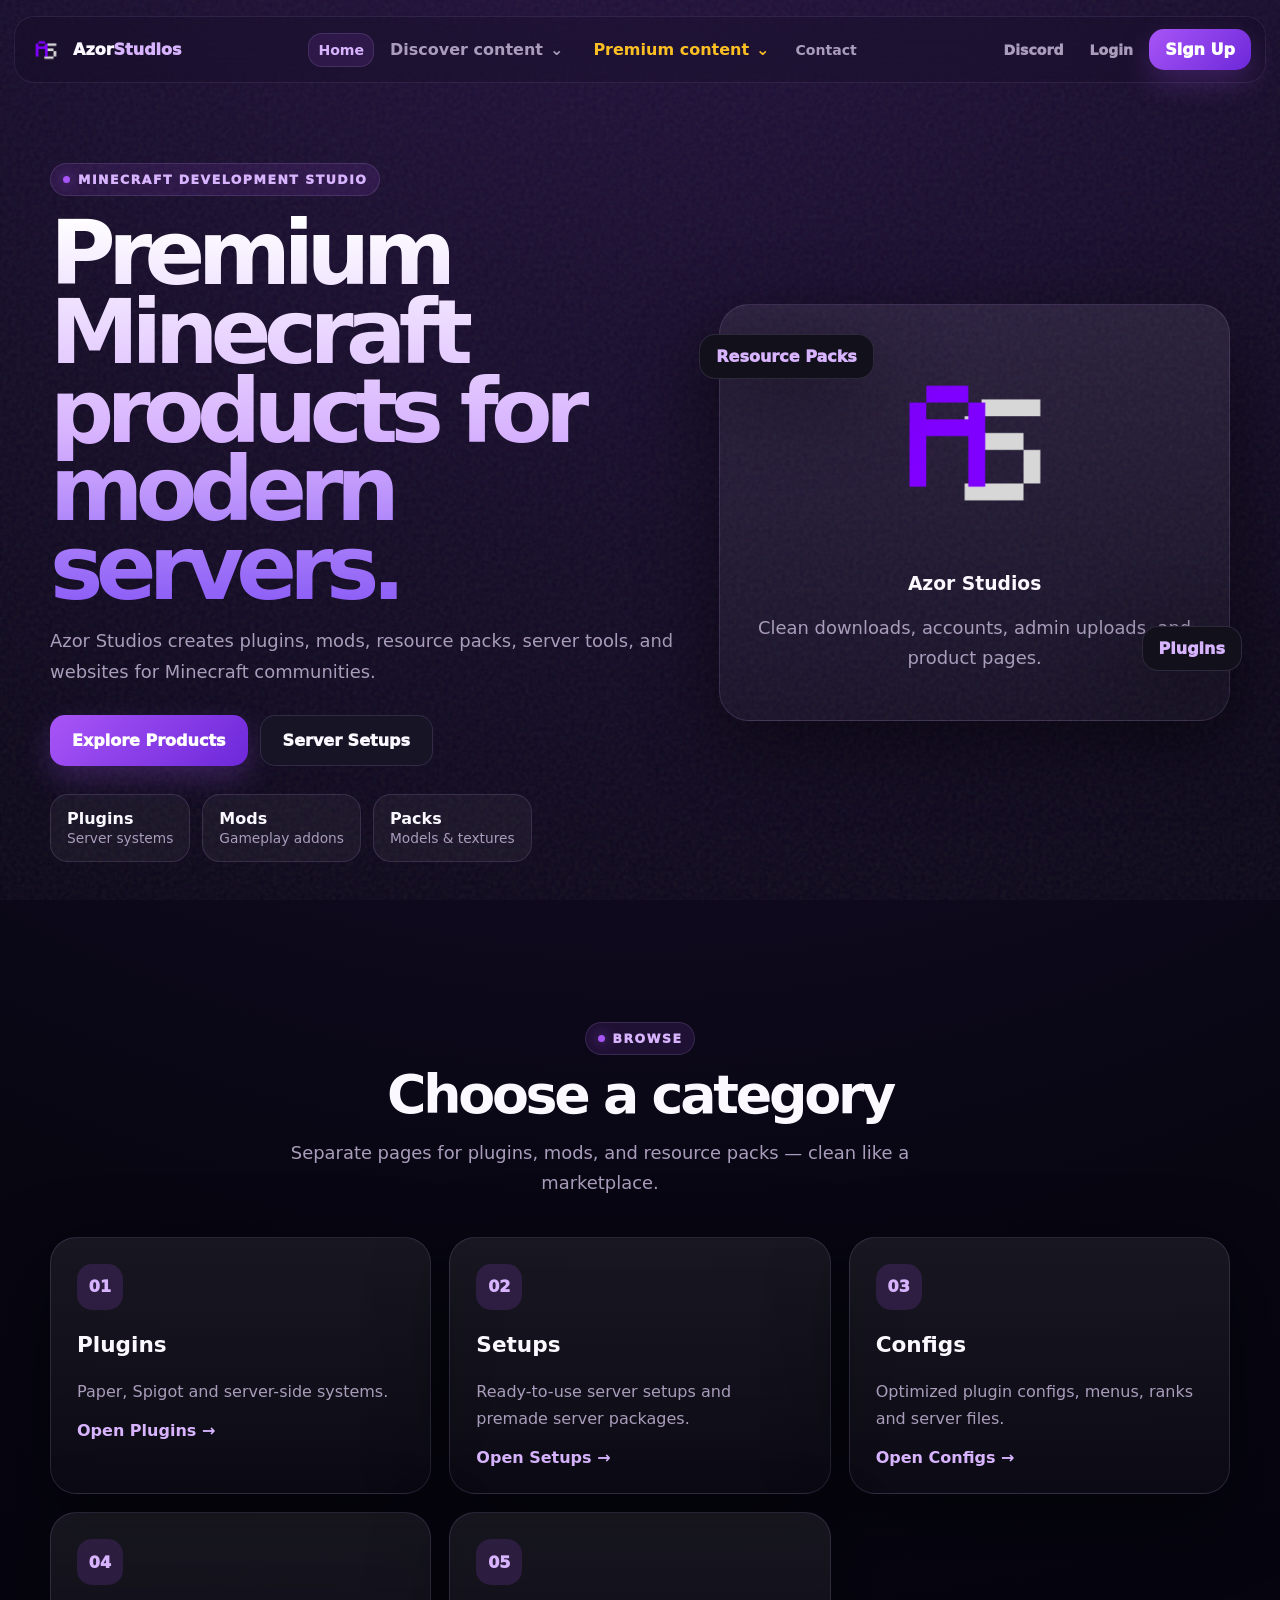
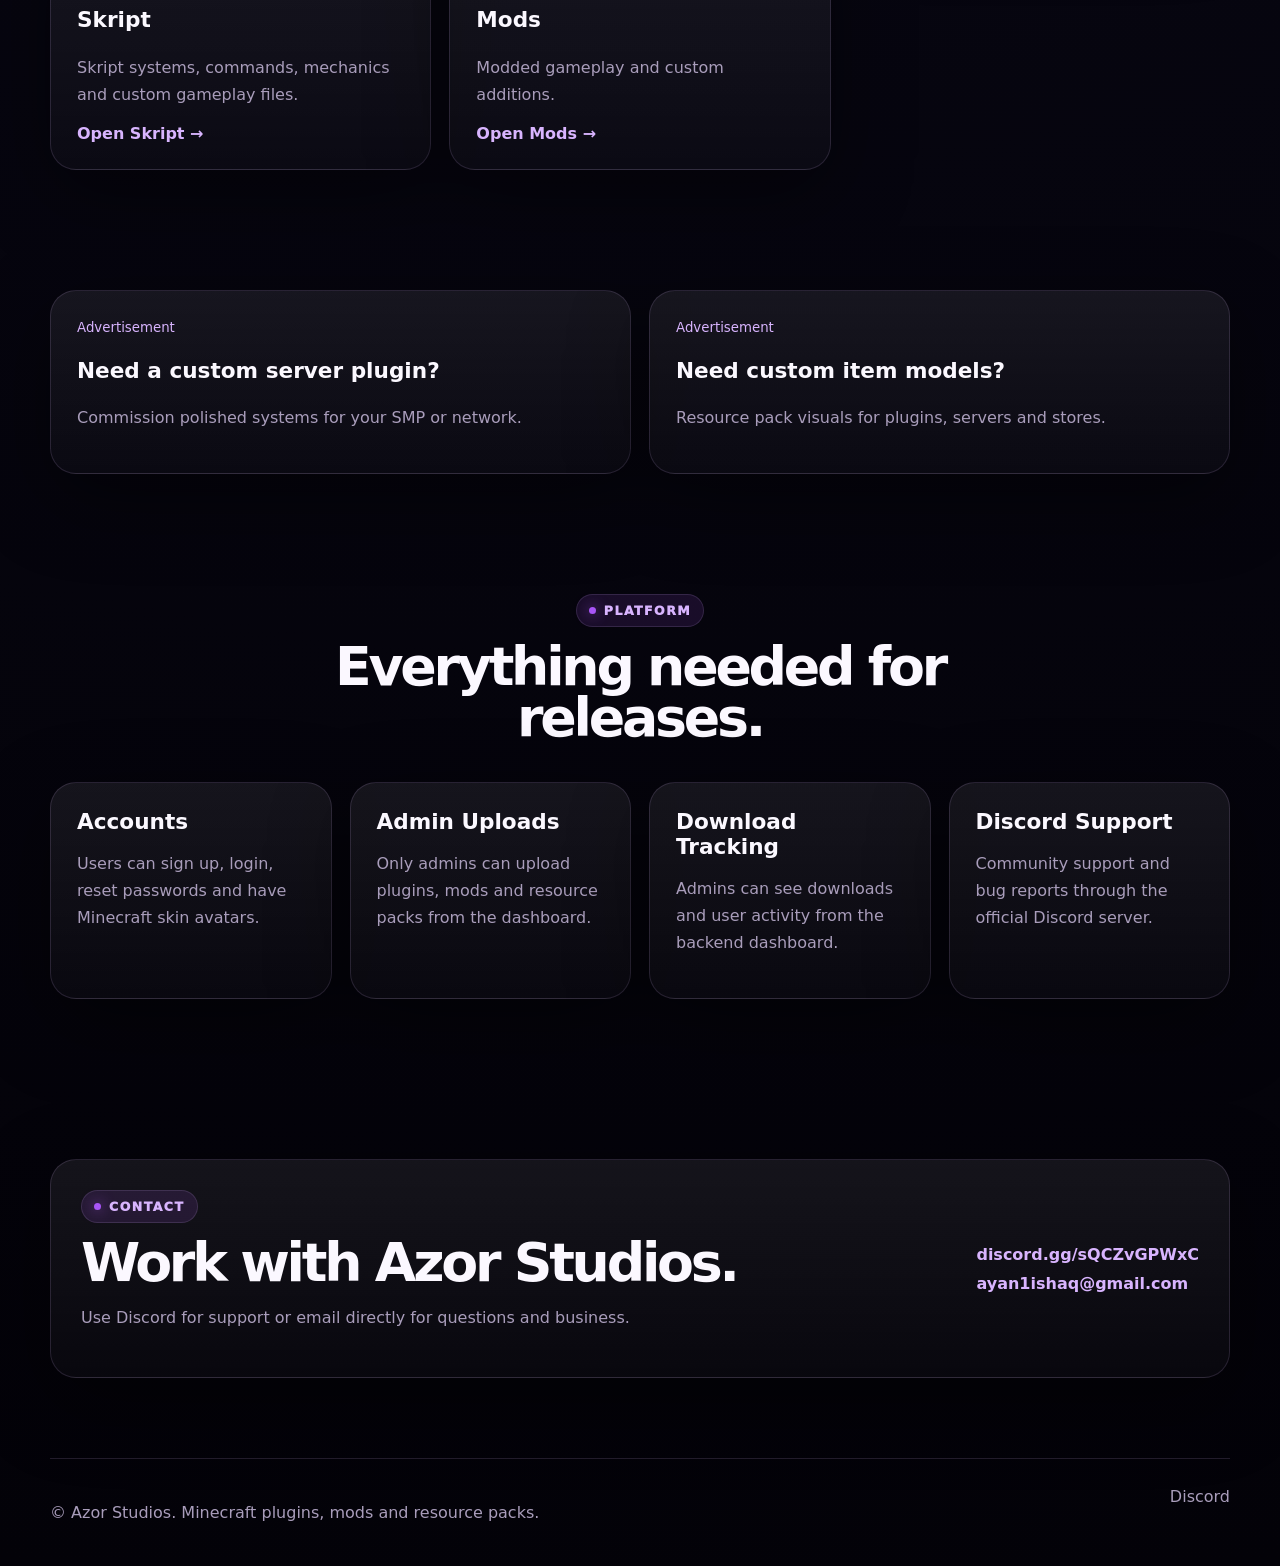
==== commit 72abe1e7: "Add files via upload" ====
--- a/index.html
+++ b/index.html
@@ -23,6 +23,15 @@
           <a href="products.html?category=configs"><span><svg width="18" height="18" viewBox="0 0 24 24" fill="none" stroke="currentColor" stroke-width="2" stroke-linecap="round" stroke-linejoin="round"><line x1="4" x2="20" y1="21" y2="21"/><line x1="4" x2="20" y1="14" y2="14"/><line x1="4" x2="20" y1="7" y2="7"/><circle cx="9" cy="7" r="2"/><circle cx="15" cy="14" r="2"/><circle cx="9" cy="21" r="2"/></svg></span> Configs</a>
           <a href="products.html?category=skript"><span><svg width="18" height="18" viewBox="0 0 24 24" fill="none" stroke="currentColor" stroke-width="2" stroke-linecap="round" stroke-linejoin="round"><path d="m12 3-1.912 5.813a2 2 0 0 1-1.275 1.275L3 12l5.813 1.912a2 2 0 0 1 1.275 1.275L12 21l1.912-5.813a2 2 0 0 1 1.275-1.275L21 12l-5.813-1.912a2 2 0 0 1-1.275-1.275Z"/></svg></span> Skript</a>
           <a href="products.html?category=mods"><span><svg width="18" height="18" viewBox="0 0 24 24" fill="none" stroke="currentColor" stroke-width="2" stroke-linecap="round" stroke-linejoin="round"><path d="M21 16V8a2 2 0 0 0-1-1.73l-7-4a2 2 0 0 0-2 0l-7 4A2 2 0 0 0 3 8v8a2 2 0 0 0 1 1.73l7 4a2 2 0 0 0 2 0l7-4a2 2 0 0 0 1-1.73z"/><polyline points="3.27 6.96 12 12.01 20.73 6.96"/><line x1="12" x2="12" y1="22.08" y2="12"/></svg></span> Mods</a>
+        </div>
+      </div>
+      <div class="discover-menu">
+        <button class="discover-trigger" type="button" style="color: #fbbf24;">Premium content <span>⌄</span></button>
+        <div class="discover-dropdown">
+          <a href="products.html?category=premium_plugins" data-cat="premium_plugins"><span><svg width="18" height="18" viewBox="0 0 24 24" fill="none" stroke="currentColor" stroke-width="2" stroke-linecap="round" stroke-linejoin="round" class="premium-color"><path d="M2 4l3 12h14l3-12-6 7-4-7-4 7-6-7z"/><rect width="20" height="2" x="2" y="20" rx="1"/></svg></span> Plugins</a>
+          <a href="products.html?category=premium_setups" data-cat="premium_setups"><span><svg width="18" height="18" viewBox="0 0 24 24" fill="none" stroke="currentColor" stroke-width="2" stroke-linecap="round" stroke-linejoin="round" class="premium-color"><path d="M12 22s8-4 8-10V5l-8-3-8 3v7c0 6 8 10 8 10z"/></svg></span> Setups</a>
+          <a href="products.html?category=premium_resourcepacks" data-cat="premium_resourcepacks"><span><svg width="18" height="18" viewBox="0 0 24 24" fill="none" stroke="currentColor" stroke-width="2" stroke-linecap="round" stroke-linejoin="round" class="premium-color"><path d="M6 3h12l4 6-10 13L2 9z"/></svg></span> Resource Packs</a>
+          <a href="products.html?category=premium_skript" data-cat="premium_skript"><span><svg width="18" height="18" viewBox="0 0 24 24" fill="none" stroke="currentColor" stroke-width="2" stroke-linecap="round" stroke-linejoin="round" class="premium-color"><path d="m12 3-1.912 5.813a2 2 0 0 1-1.275 1.275L3 12l5.813 1.912a2 2 0 0 1 1.275 1.275L12 21l1.912-5.813a2 2 0 0 1 1.275-1.275L21 12l-5.813-1.912a2 2 0 0 1-1.275-1.275Z"/></svg></span> Skript</a>
         </div>
       </div>
       <a href="#contact">Contact</a>
--- a/styles.css
+++ b/styles.css
@@ -2194,3 +2194,45 @@
   }
 }
 
+/* Premium Product styles */
+.premium-color {
+  color: #fbbf24 !important;
+  filter: drop-shadow(0 0 5px rgba(251, 191, 36, 0.45));
+}
+
+.premium-market-row {
+  border-color: rgba(251, 191, 36, 0.16) !important;
+  background: linear-gradient(135deg, rgba(251, 191, 36, 0.03), rgba(255, 255, 255, 0.01)) !important;
+}
+
+.premium-market-row:hover {
+  border-color: rgba(251, 191, 36, 0.45) !important;
+  box-shadow: 0 8px 30px rgba(251, 191, 36, 0.12) !important;
+}
+
+/* Buy buttons */
+.buy-btn {
+  display: inline-flex;
+  align-items: center;
+  gap: 8px;
+  padding: 12px 20px;
+  border-radius: var(--radius-md);
+  background: linear-gradient(135deg, #f59e0b, #d97706);
+  color: white !important;
+  font-weight: 900;
+  text-shadow: 0 1px 2px rgba(0, 0, 0, 0.2);
+  box-shadow: 0 0 20px rgba(245, 158, 11, 0.2);
+  transition: all 0.24s var(--ease);
+}
+
+.buy-btn:hover {
+  transform: translateY(-2px);
+  box-shadow: 0 0 28px rgba(245, 158, 11, 0.45);
+  background: linear-gradient(135deg, #fbbf24, #f59e0b);
+}
+
+.buy-btn svg {
+  color: #fff;
+}
+
+
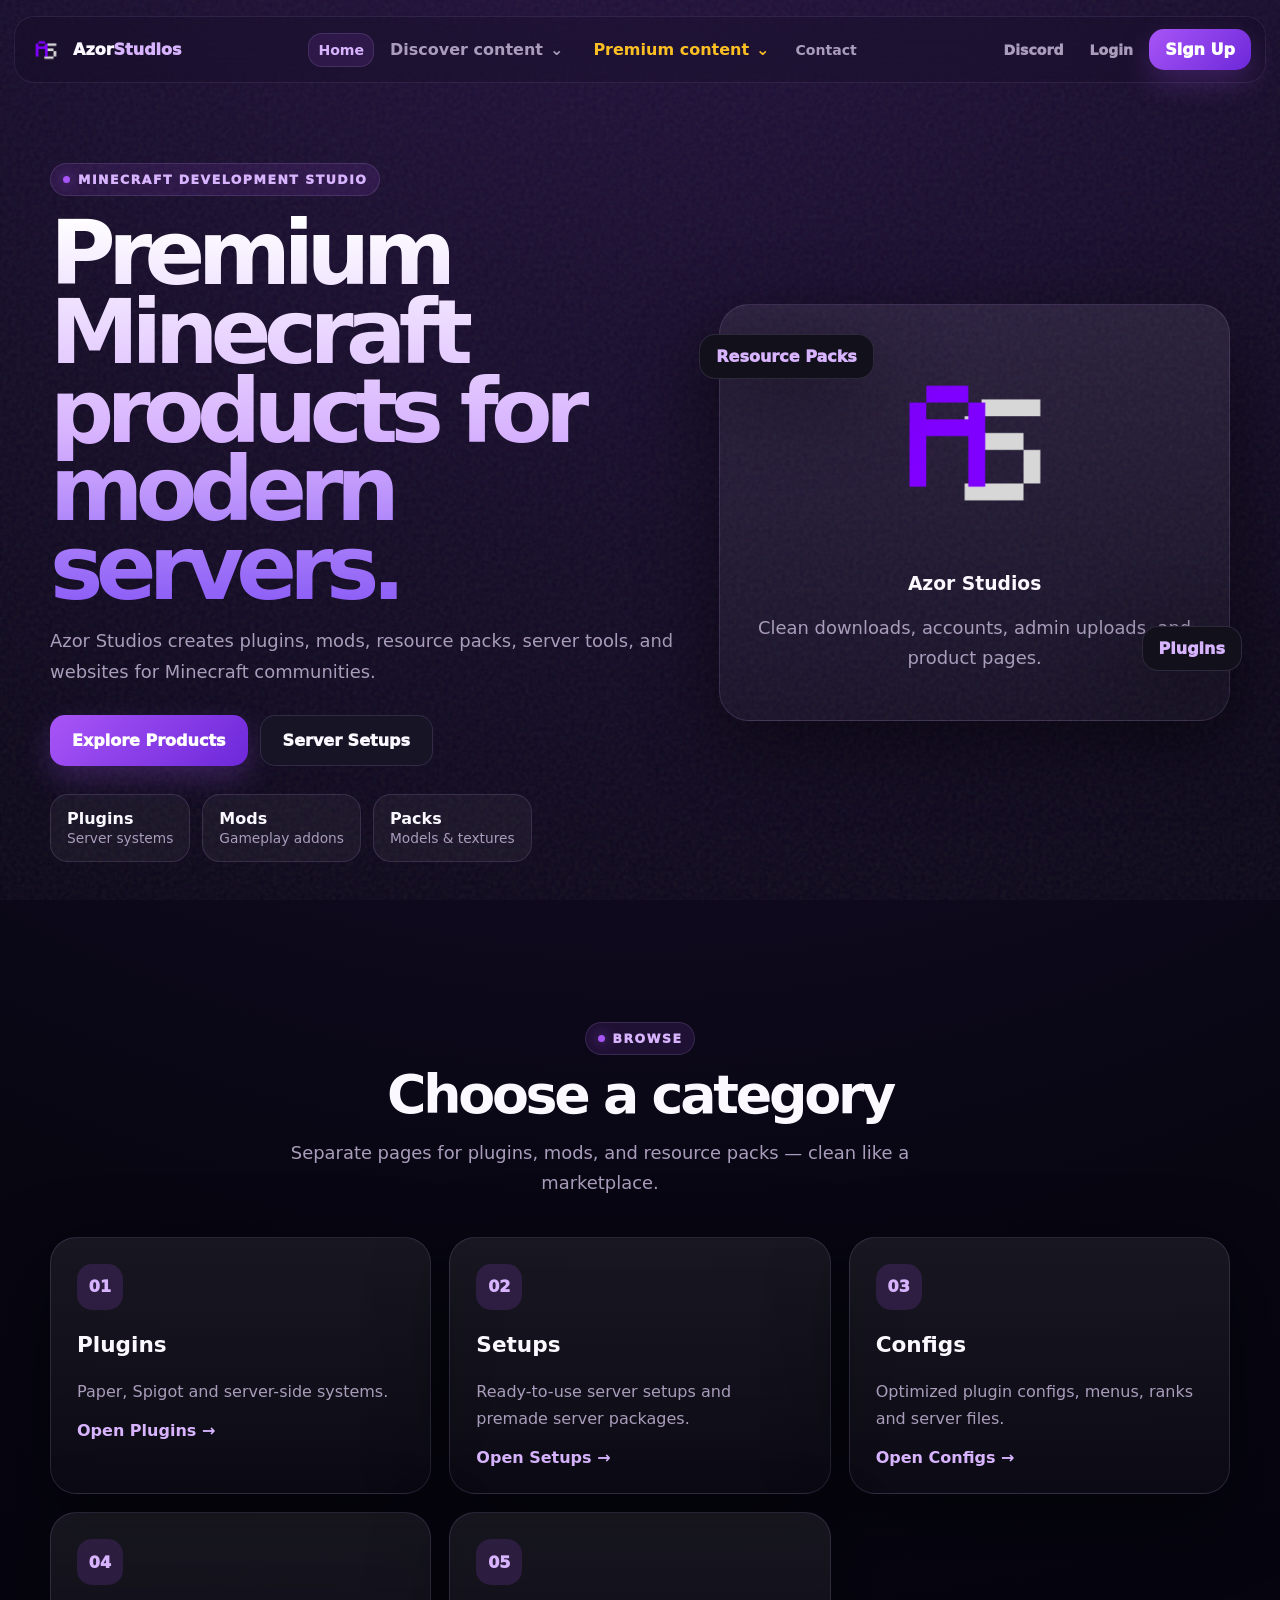
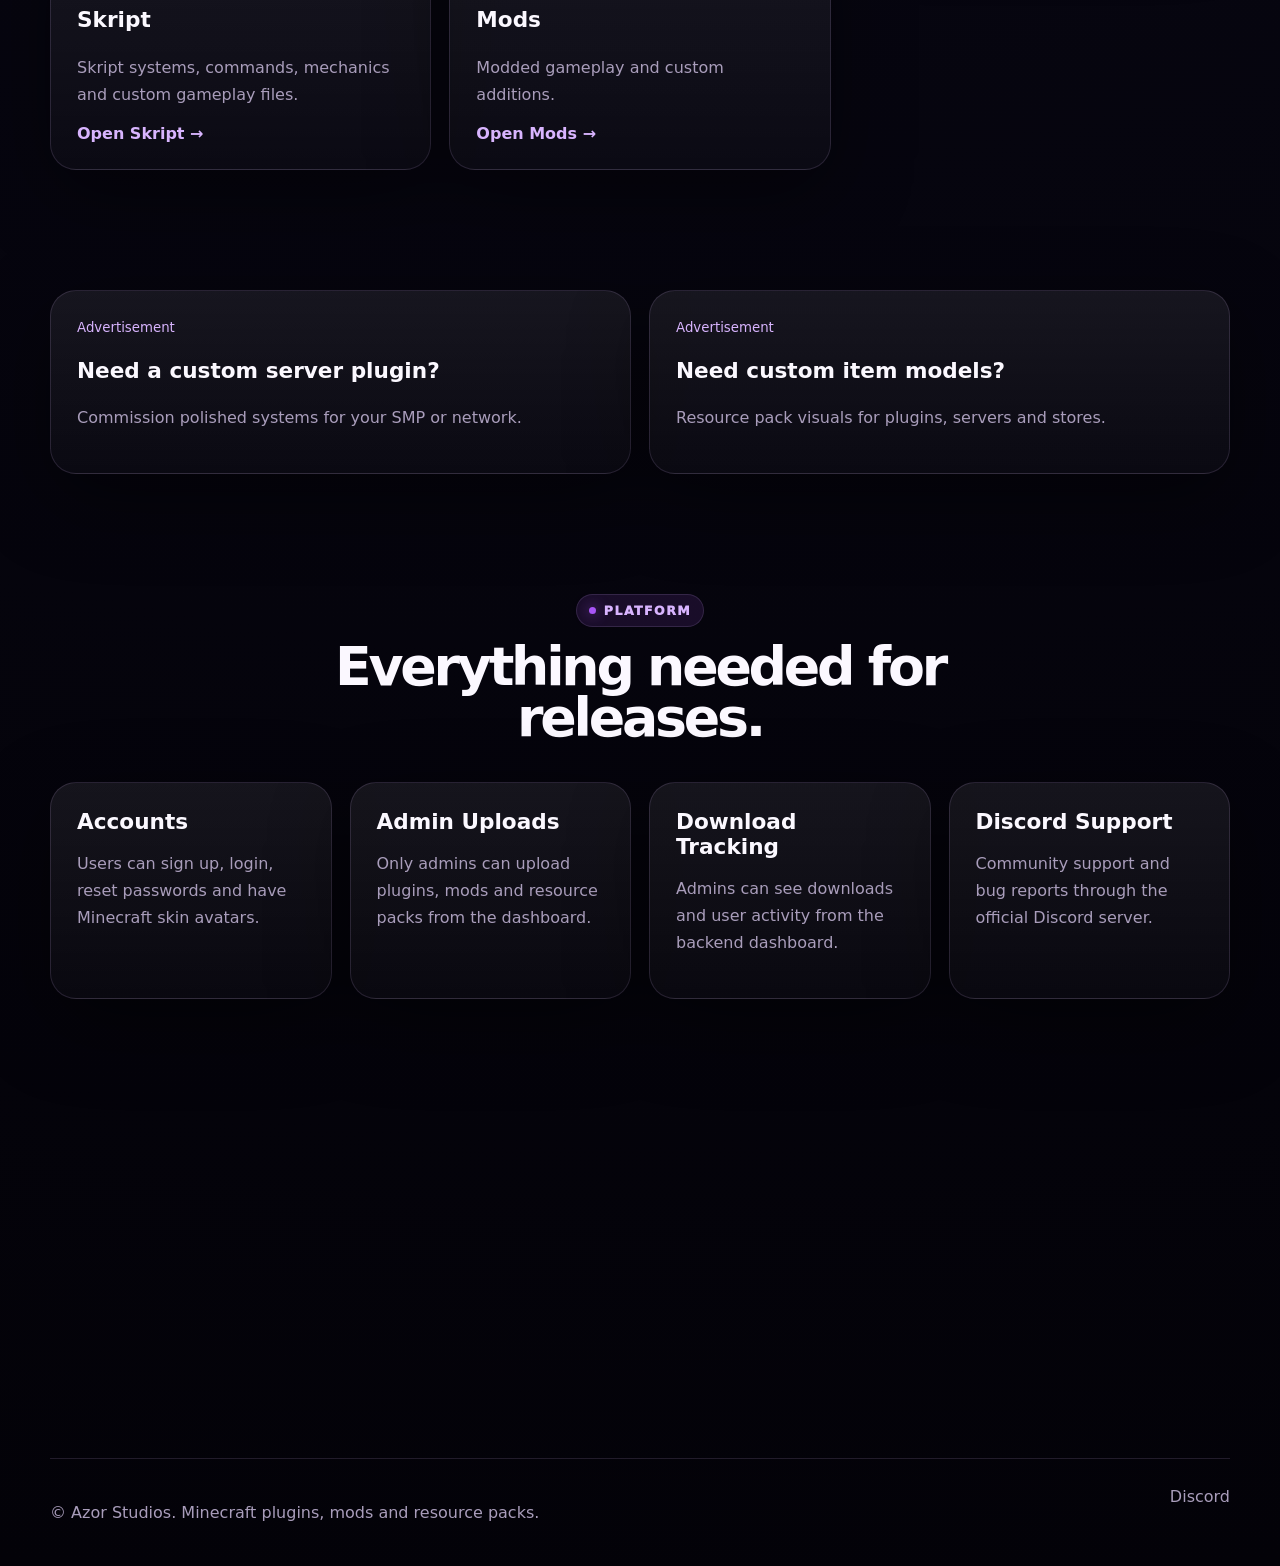
==== commit b783915d: "Add files via upload" ====
--- a/index.html
+++ b/index.html
@@ -51,13 +51,43 @@
   </header>
 
   <nav class="mobile-nav" id="mobileNav">
-    <a href="index.html">Home</a>
-    <a href="products.html?category=plugins">Plugins</a>
-    <a href="products.html?category=setups">Setups</a>
-    <a href="products.html?category=configs">Configs</a>
-    <a href="products.html?category=skript">Skript</a>
-    <a href="products.html?category=mods">Mods</a>
-    <a href="https://discord.gg/sQCZvGPWxC" target="_blank">Discord</a>
+    <div class="mobile-nav-top">
+      <a href="index.html">Home</a>
+      <a class="mobile-admin-link hidden" href="admin.html">🛡️ Admin Dashboard</a>
+    </div>
+
+    <div class="mobile-nav-section">
+      <span class="mobile-nav-title">Free Content</span>
+      <div class="mobile-nav-grid">
+        <a href="products.html?category=plugins" data-cat="plugins">Plugins</a>
+        <a href="products.html?category=setups" data-cat="setups">Setups</a>
+        <a href="products.html?category=configs" data-cat="configs">Configs</a>
+        <a href="products.html?category=skript" data-cat="skript">Skript</a>
+        <a href="products.html?category=mods" data-cat="mods">Mods</a>
+        <a href="products.html?category=resourcepacks" data-cat="resourcepacks">Packs</a>
+      </div>
+    </div>
+
+    <div class="mobile-nav-section">
+      <span class="mobile-nav-title" style="color: #fbbf24;">Premium Content</span>
+      <div class="mobile-nav-grid">
+        <a href="products.html?category=premium_plugins" data-cat="premium_plugins">Plugins</a>
+        <a href="products.html?category=premium_setups" data-cat="premium_setups">Setups</a>
+        <a href="products.html?category=premium_resourcepacks" data-cat="premium_resourcepacks">Packs</a>
+        <a href="products.html?category=premium_skript" data-cat="premium_skript">Skript</a>
+      </div>
+    </div>
+
+    <div class="mobile-nav-actions">
+      <a href="https://discord.gg/sQCZvGPWxC" target="_blank" class="ghost-btn mobile-discord-btn">Discord</a>
+      <span class="profile-chip mobile-account-badge hidden"></span>
+      <div class="account-menu mobile-account-menu hidden">
+        <button type="button" class="mobile-password-btn">Change password</button>
+        <button type="button" class="mobile-logout-btn">Logout</button>
+      </div>
+      <button class="ghost-btn mobile-login-btn" data-modal="loginModal">Login</button>
+      <button class="primary-btn mobile-signup-btn" data-modal="signupModal">Sign Up</button>
+    </div>
   </nav>
 
   <main>
--- a/styles.css
+++ b/styles.css
@@ -1210,11 +1210,106 @@
     left: 18px;
     right: 18px;
     z-index: 60;
-    display: grid;
-    padding: 14px;
+    display: flex;
+    flex-direction: column;
+    gap: 16px;
+    padding: 20px;
     border: 1px solid var(--line);
     border-radius: 18px;
     background: var(--panel);
+    box-shadow: 0 20px 50px rgba(0, 0, 0, 0.5);
+    max-height: calc(100vh - 100px);
+    overflow-y: auto;
+  }
+
+  .mobile-nav-top {
+    display: flex;
+    justify-content: space-between;
+    align-items: center;
+    border-bottom: 1px solid var(--line);
+    padding-bottom: 12px;
+  }
+
+  .mobile-nav-top a {
+    font-size: 1.1rem;
+    font-weight: 800;
+    color: #fff !important;
+    padding: 0 !important;
+  }
+
+  .mobile-admin-link {
+    color: var(--primary) !important;
+  }
+
+  .mobile-nav-section {
+    display: flex;
+    flex-direction: column;
+    gap: 10px;
+  }
+
+  .mobile-nav-title {
+    font-size: 0.8rem;
+    font-weight: 900;
+    text-transform: uppercase;
+    color: var(--soft);
+    letter-spacing: 0.05em;
+  }
+
+  .mobile-nav-grid {
+    display: grid;
+    grid-template-columns: repeat(2, 1fr);
+    gap: 8px;
+  }
+
+  .mobile-nav-grid a {
+    padding: 10px 14px !important;
+    background: rgba(255, 255, 255, 0.03);
+    border: 1px solid rgba(255, 255, 255, 0.06);
+    border-radius: var(--radius-md);
+    text-align: center;
+    font-size: 0.95rem;
+    font-weight: 700;
+    color: var(--muted) !important;
+    transition: all 0.2s var(--ease);
+  }
+
+  .mobile-nav-grid a:hover,
+  .mobile-nav-grid a.active {
+    background: var(--primary);
+    color: #fff !important;
+    border-color: var(--primary);
+  }
+
+  .mobile-nav-actions {
+    display: flex;
+    flex-direction: column;
+    gap: 10px;
+    border-top: 1px solid var(--line);
+    padding-top: 14px;
+  }
+
+  .mobile-nav-actions button,
+  .mobile-nav-actions .ghost-btn {
+    width: 100%;
+    justify-content: center;
+    padding: 12px;
+    font-size: 1rem;
+  }
+
+  .mobile-account-badge {
+    justify-content: center;
+    padding: 10px;
+    background: rgba(255, 255, 255, 0.05);
+    border: 1px solid rgba(255, 255, 255, 0.1);
+    cursor: pointer;
+  }
+
+  .mobile-account-menu {
+    position: static;
+    width: 100%;
+    margin-top: 4px;
+    border: 1px solid var(--line);
+    background: var(--panel-2);
   }
 
   .mobile-nav a {
@@ -2235,4 +2330,89 @@
   color: #fff;
 }
 
-
+/* Custom Minecraft Emojis */
+.custom-emoji {
+  display: inline-block !important;
+  vertical-align: middle !important;
+  width: 1.4em !important;
+  height: 1.4em !important;
+  margin: 0 0.15em !important;
+  border-radius: 0 !important;
+  image-rendering: pixelated !important;
+  image-rendering: crisp-edges !important;
+  object-fit: contain !important;
+}
+
+/* Emojis Grid View */
+.emojis-grid {
+  display: grid;
+  grid-template-columns: repeat(auto-fill, minmax(140px, 1fr));
+  gap: 16px;
+  margin-top: 24px;
+}
+
+.emoji-card {
+  background: rgba(255, 255, 255, 0.03);
+  border: 1px solid rgba(255, 255, 255, 0.08);
+  border-radius: var(--radius-md);
+  padding: 16px;
+  display: flex;
+  flex-direction: column;
+  align-items: center;
+  gap: 12px;
+  cursor: pointer;
+  transition: all 0.2s var(--ease);
+}
+
+.emoji-card:hover {
+  background: rgba(255, 255, 255, 0.07);
+  border-color: var(--primary);
+  transform: translateY(-2px);
+  box-shadow: 0 4px 20px rgba(139, 92, 246, 0.15);
+}
+
+.emoji-card-img {
+  width: 48px;
+  height: 48px;
+  image-rendering: pixelated;
+  image-rendering: crisp-edges;
+}
+
+.emoji-card code {
+  font-size: 0.85rem;
+  color: var(--soft);
+  background: rgba(0, 0, 0, 0.3);
+  padding: 4px 8px;
+  border-radius: 4px;
+  border: 1px solid rgba(255, 255, 255, 0.05);
+}
+
+.emoji-card:hover code {
+  color: #fff;
+  background: var(--primary);
+  border-color: var(--primary);
+}
+
+.copy-toast {
+  position: fixed;
+  bottom: 32px;
+  right: 32px;
+  background: #10b981;
+  color: #fff;
+  padding: 12px 24px;
+  border-radius: var(--radius-md);
+  font-weight: 800;
+  box-shadow: 0 10px 30px rgba(16, 185, 129, 0.3);
+  transform: translateY(100px);
+  opacity: 0;
+  pointer-events: none;
+  transition: all 0.3s var(--ease);
+  z-index: 9999;
+}
+
+.copy-toast.show {
+  transform: translateY(0);
+  opacity: 1;
+}
+
+
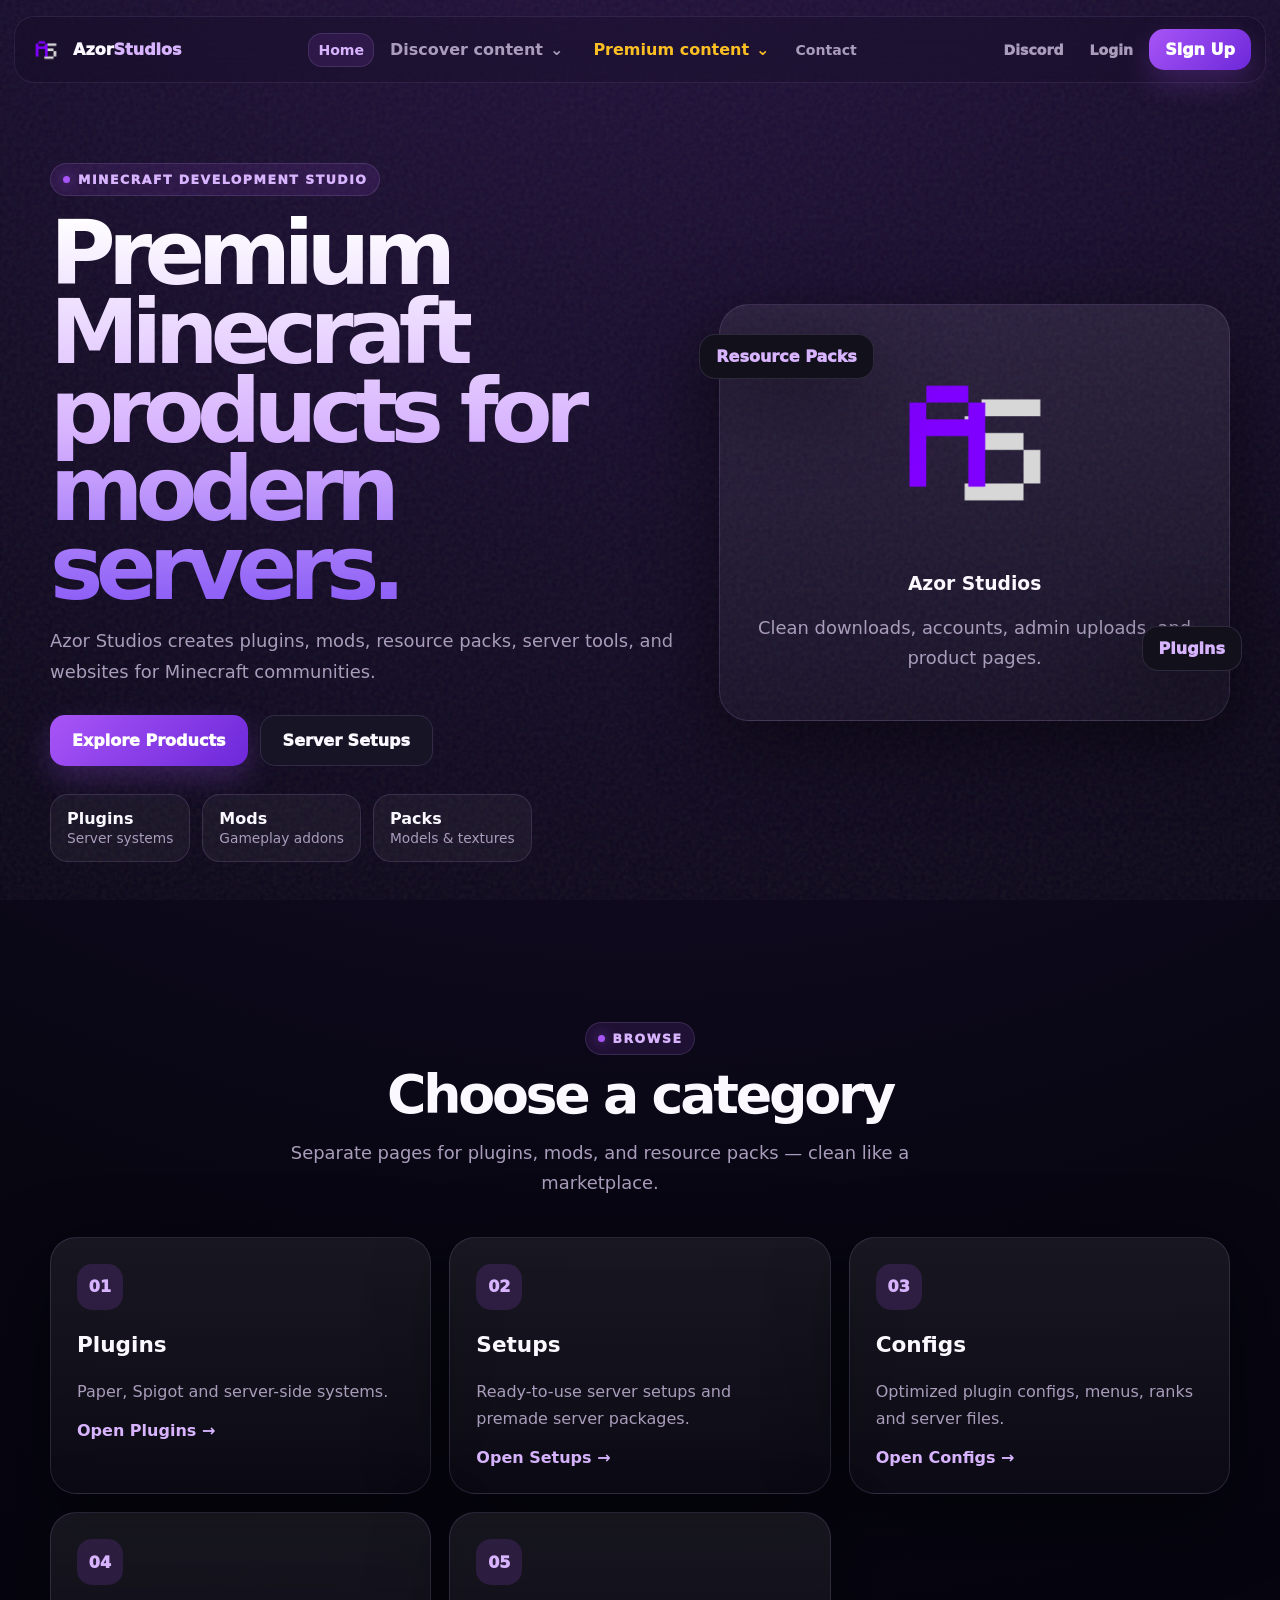
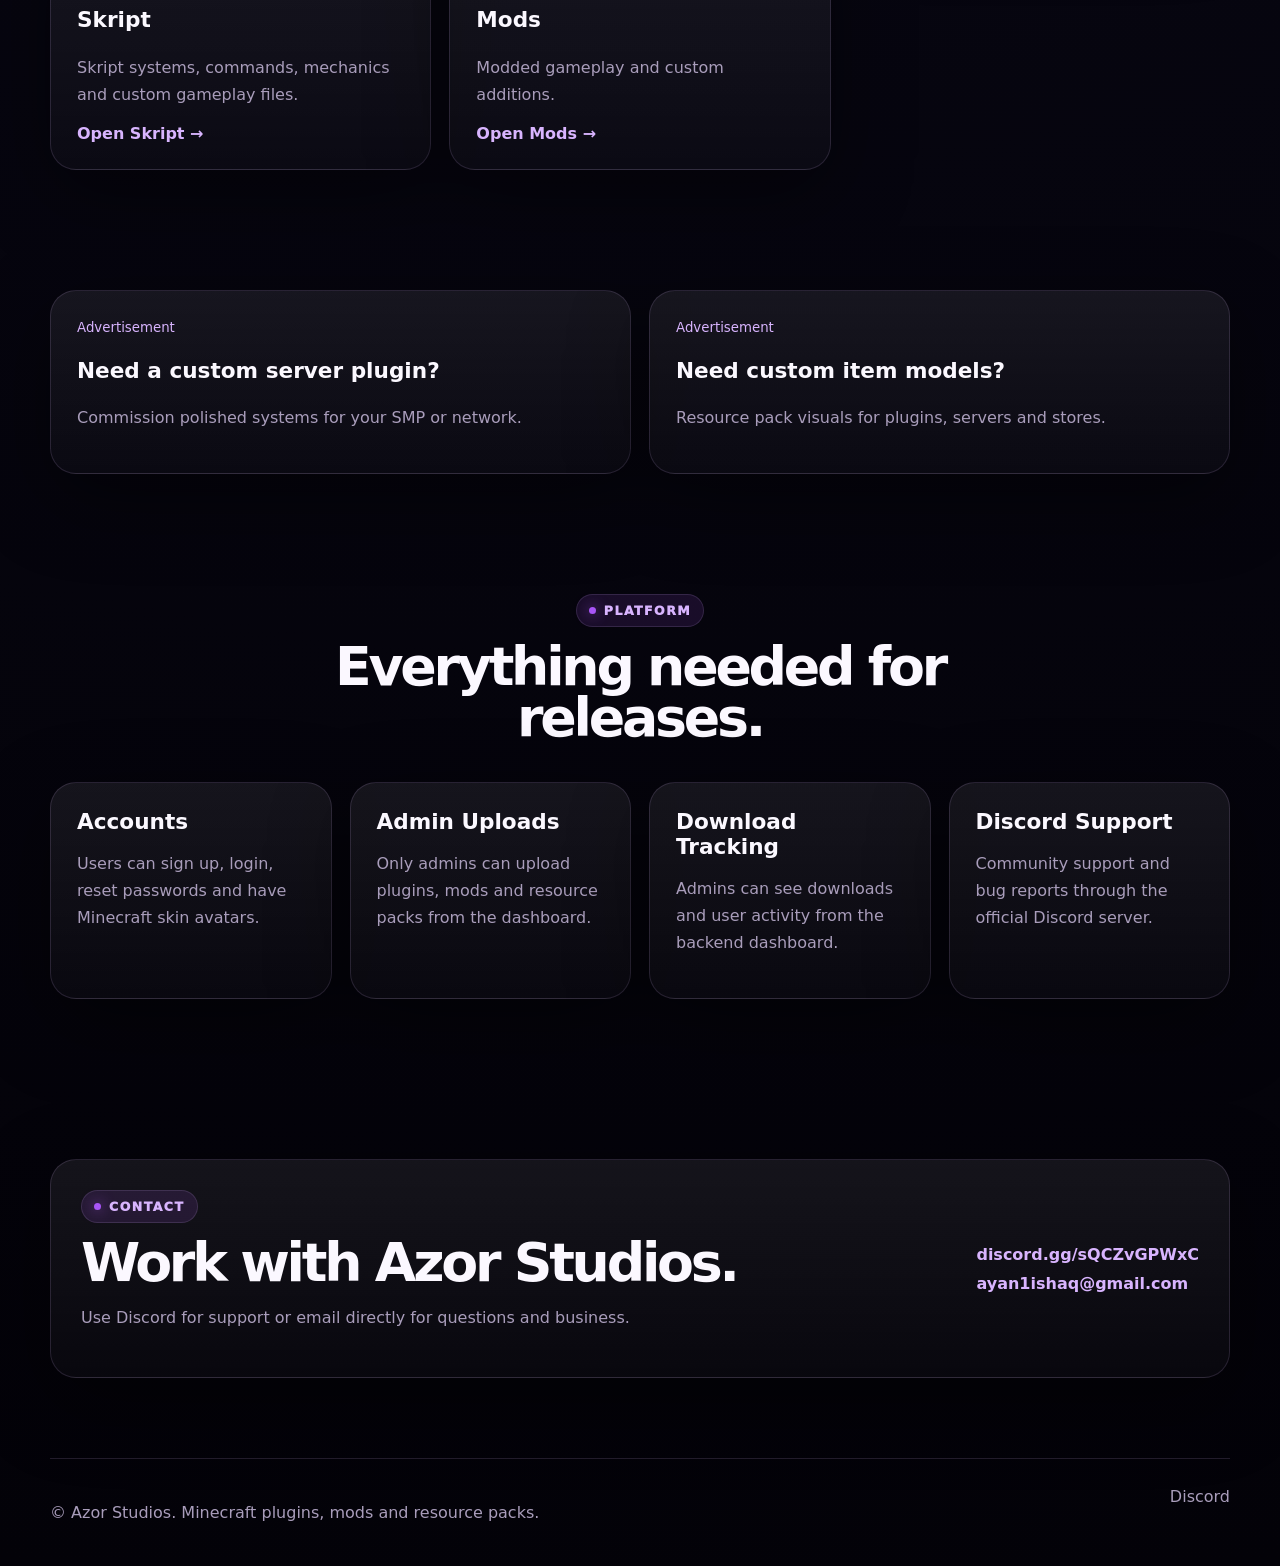
==== commit f8e68eee: "Add files via upload" ====
--- a/index.html
+++ b/index.html
@@ -114,6 +114,24 @@
         </div>
         <div class="floating-card one">Resource Packs</div>
         <div class="floating-card two">Plugins</div>
+
+        <!-- 3D Isometric Minecraft Summer Island -->
+        <div class="summer-3d-island">
+          <div class="sun-sphere"></div>
+          <div class="cube island-block">
+            <div class="face top"></div>
+            <div class="face left"></div>
+            <div class="face right"></div>
+          </div>
+          <div class="cube floating-chest">
+            <div class="face top"></div>
+            <div class="face left"></div>
+            <div class="face right"></div>
+          </div>
+          <div class="summer-particles">
+            <span></span><span></span><span></span><span></span><span></span>
+          </div>
+        </div>
       </div>
     </section>
 
--- a/styles.css
+++ b/styles.css
@@ -2415,4 +2415,276 @@
   opacity: 1;
 }
 
-
+/* =========================================================
+   Summer Minecraft Website Theme
+   ========================================================= */
+html.theme-summer {
+  /* Ocean depths & sandy sunset tones */
+  --bg: #051622;
+  --bg-deep: #030e17;
+  --panel: #0b2234;
+  --panel-2: #122e45;
+  --panel-3: #1a3c57;
+
+  --text: #fffbeb;
+  --muted: #93c5fd;
+  --muted-2: #60a5fa;
+
+  /* Tropical Sun & Sunset Oranges/Yellows */
+  --purple: #f59e0b;
+  --purple-2: #ea580c;
+  --purple-3: #c2410c;
+  --soft: #fde68a;
+
+  --line: rgba(245, 158, 11, 0.2);
+  --line-strong: rgba(245, 158, 11, 0.45);
+  --glass: rgba(245, 158, 11, 0.06);
+  --glass-strong: rgba(245, 158, 11, 0.1);
+
+  --shadow: 0 24px 80px rgba(0, 0, 0, 0.45);
+  --shadow-soft: 0 14px 45px rgba(234, 88, 12, 0.2);
+}
+
+html.theme-summer .floating-card {
+  border-color: rgba(245, 158, 11, 0.4) !important;
+  box-shadow: 0 10px 30px rgba(245, 158, 11, 0.2) !important;
+}
+
+/* =========================================================
+   3D Isometric Minecraft Summer Island (Dribbble Inspired)
+   ========================================================= */
+.summer-3d-island {
+  position: absolute;
+  top: -60px;
+  right: -40px;
+  width: 240px;
+  height: 240px;
+  perspective: 1200px;
+  transform-style: preserve-3d;
+  animation: floatIsland 6s ease-in-out infinite;
+  display: none;
+  z-index: 10;
+}
+
+html.theme-summer .summer-3d-island {
+  display: block;
+}
+
+@keyframes floatIsland {
+  0%, 100% { transform: translateY(0) rotateX(25deg) rotateY(-35deg); }
+  50% { transform: translateY(-15px) rotateX(28deg) rotateY(-30deg); }
+}
+
+.cube {
+  position: absolute;
+  width: 120px;
+  height: 120px;
+  transform-style: preserve-3d;
+}
+
+.island-block {
+  bottom: 20px;
+  left: 60px;
+}
+
+.cube .face {
+  position: absolute;
+  width: 120px;
+  height: 120px;
+  image-rendering: pixelated;
+}
+
+/* 3D Sand & Ocean Block */
+.island-block .top {
+  background: linear-gradient(135deg, #fde047 50%, #38bdf8 50%);
+  transform: rotateX(90deg) translateZ(60px);
+  border: 2px solid #eab308;
+  box-shadow: inset 0 0 12px rgba(234, 179, 8, 0.5);
+}
+
+.island-block .left {
+  background: linear-gradient(to bottom, #facc15 30%, #0284c7 30%);
+  transform: rotateY(-90deg) translateZ(60px);
+  border: 2px solid #ca8a04;
+}
+
+.island-block .right {
+  background: linear-gradient(to bottom, #eab308 30%, #0369a1 30%);
+  transform: translateZ(60px);
+  border: 2px solid #a16207;
+}
+
+/* Floating Summer Sun */
+.sun-sphere {
+  position: absolute;
+  top: 10px;
+  left: 80px;
+  width: 60px;
+  height: 60px;
+  background: radial-gradient(circle, #fef08a 20%, #f59e0b 80%);
+  box-shadow: 0 0 40px #f59e0b, 0 0 80px #f59e0b;
+  border-radius: 50%;
+  animation: sunPulse 4s ease-in-out infinite;
+  transform: translateZ(100px);
+}
+
+@keyframes sunPulse {
+  0%, 100% { transform: translateZ(100px) scale(1); box-shadow: 0 0 40px #f59e0b, 0 0 80px #f59e0b; }
+  50% { transform: translateZ(100px) scale(1.15); box-shadow: 0 0 60px #f59e0b, 0 0 120px #f59e0b; }
+}
+
+/* Floating Summer Chest/Bee */
+.floating-chest {
+  width: 40px;
+  height: 40px;
+  top: 30px;
+  left: 40px;
+  animation: floatChest 4s ease-in-out infinite;
+}
+
+@keyframes floatChest {
+  0%, 100% { transform: translateZ(120px) translateY(0) rotateY(0deg); }
+  50% { transform: translateZ(120px) translateY(-10px) rotateY(15deg); }
+}
+
+.floating-chest .face {
+  width: 40px;
+  height: 40px;
+  background: #b45309;
+  border: 2px solid #78350f;
+}
+.floating-chest .top { transform: rotateX(90deg) translateZ(20px); background: #d97706; }
+.floating-chest .left { transform: rotateY(-90deg) translateZ(20px); }
+.floating-chest .right { transform: translateZ(20px); }
+.floating-chest .right::after {
+  content: '';
+  position: absolute;
+  top: 16px;
+  left: 14px;
+  width: 12px;
+  height: 8px;
+  background: #fcd34d;
+  border: 1px solid #78350f;
+}
+
+/* Rising Summer Sun Particles */
+.summer-particles span {
+  position: absolute;
+  width: 8px;
+  height: 8px;
+  background: #f59e0b;
+  box-shadow: 0 0 10px #fde047;
+  border-radius: 2px;
+  animation: floatParticle 3s linear infinite;
+  opacity: 0;
+}
+.summer-particles span:nth-child(1) { top: 120px; left: 40px; animation-delay: 0s; }
+.summer-particles span:nth-child(2) { top: 140px; left: 120px; animation-delay: 0.6s; }
+.summer-particles span:nth-child(3) { top: 100px; left: 180px; animation-delay: 1.2s; }
+.summer-particles span:nth-child(4) { top: 160px; left: 90px; animation-delay: 1.8s; }
+.summer-particles span:nth-child(5) { top: 110px; left: 150px; animation-delay: 2.4s; }
+
+@keyframes floatParticle {
+  0% { transform: translateY(0) scale(1); opacity: 0; }
+  50% { opacity: 0.8; }
+  100% { transform: translateY(-60px) scale(0.4); opacity: 0; }
+}
+
+/* =========================================================
+   Admin Themes Grid View
+   ========================================================= */
+.themes-grid {
+  display: grid;
+  grid-template-columns: repeat(auto-fit, minmax(320px, 1fr));
+  gap: 24px;
+  margin-top: 24px;
+}
+
+.theme-card {
+  background: var(--panel-2);
+  border: 2px solid var(--line);
+  border-radius: var(--radius-lg);
+  overflow: hidden;
+  cursor: pointer;
+  transition: all 0.24s var(--ease);
+  position: relative;
+}
+
+.theme-card:hover {
+  transform: translateY(-4px);
+  border-color: var(--primary);
+  box-shadow: 0 12px 40px rgba(0, 0, 0, 0.3);
+}
+
+.theme-card.active {
+  border-color: var(--primary);
+  box-shadow: 0 0 30px rgba(245, 158, 11, 0.2);
+}
+
+.theme-card-preview {
+  height: 160px;
+  display: flex;
+  align-items: center;
+  justify-content: center;
+  position: relative;
+}
+
+.default-preview {
+  background: linear-gradient(135deg, #070611, #171426);
+  border-bottom: 1px solid var(--line);
+}
+
+.summer-preview {
+  background: linear-gradient(135deg, #051622, #0b2234);
+  border-bottom: 1px solid var(--line);
+}
+
+.theme-palette {
+  display: flex;
+  gap: 8px;
+  background: rgba(255, 255, 255, 0.05);
+  padding: 8px;
+  border-radius: var(--radius-md);
+  border: 1px solid rgba(255, 255, 255, 0.1);
+}
+
+.theme-palette span {
+  width: 32px;
+  height: 32px;
+  border-radius: 8px;
+  border: 1px solid rgba(255, 255, 255, 0.2);
+}
+
+.theme-card-info {
+  padding: 24px;
+}
+
+.theme-card-info h3 {
+  margin: 0 0 8px;
+  font-size: 1.3rem;
+}
+
+.theme-card-info p {
+  color: var(--muted);
+  font-size: 0.95rem;
+  margin: 0 0 16px;
+  line-height: 1.5;
+}
+
+.theme-status-badge {
+  display: none;
+  padding: 6px 14px;
+  background: var(--primary);
+  color: #fff;
+  font-size: 0.85rem;
+  font-weight: 900;
+  border-radius: 8px;
+  text-transform: uppercase;
+  letter-spacing: 0.05em;
+}
+
+.theme-card.active .theme-status-badge {
+  display: inline-block;
+}
+
+
